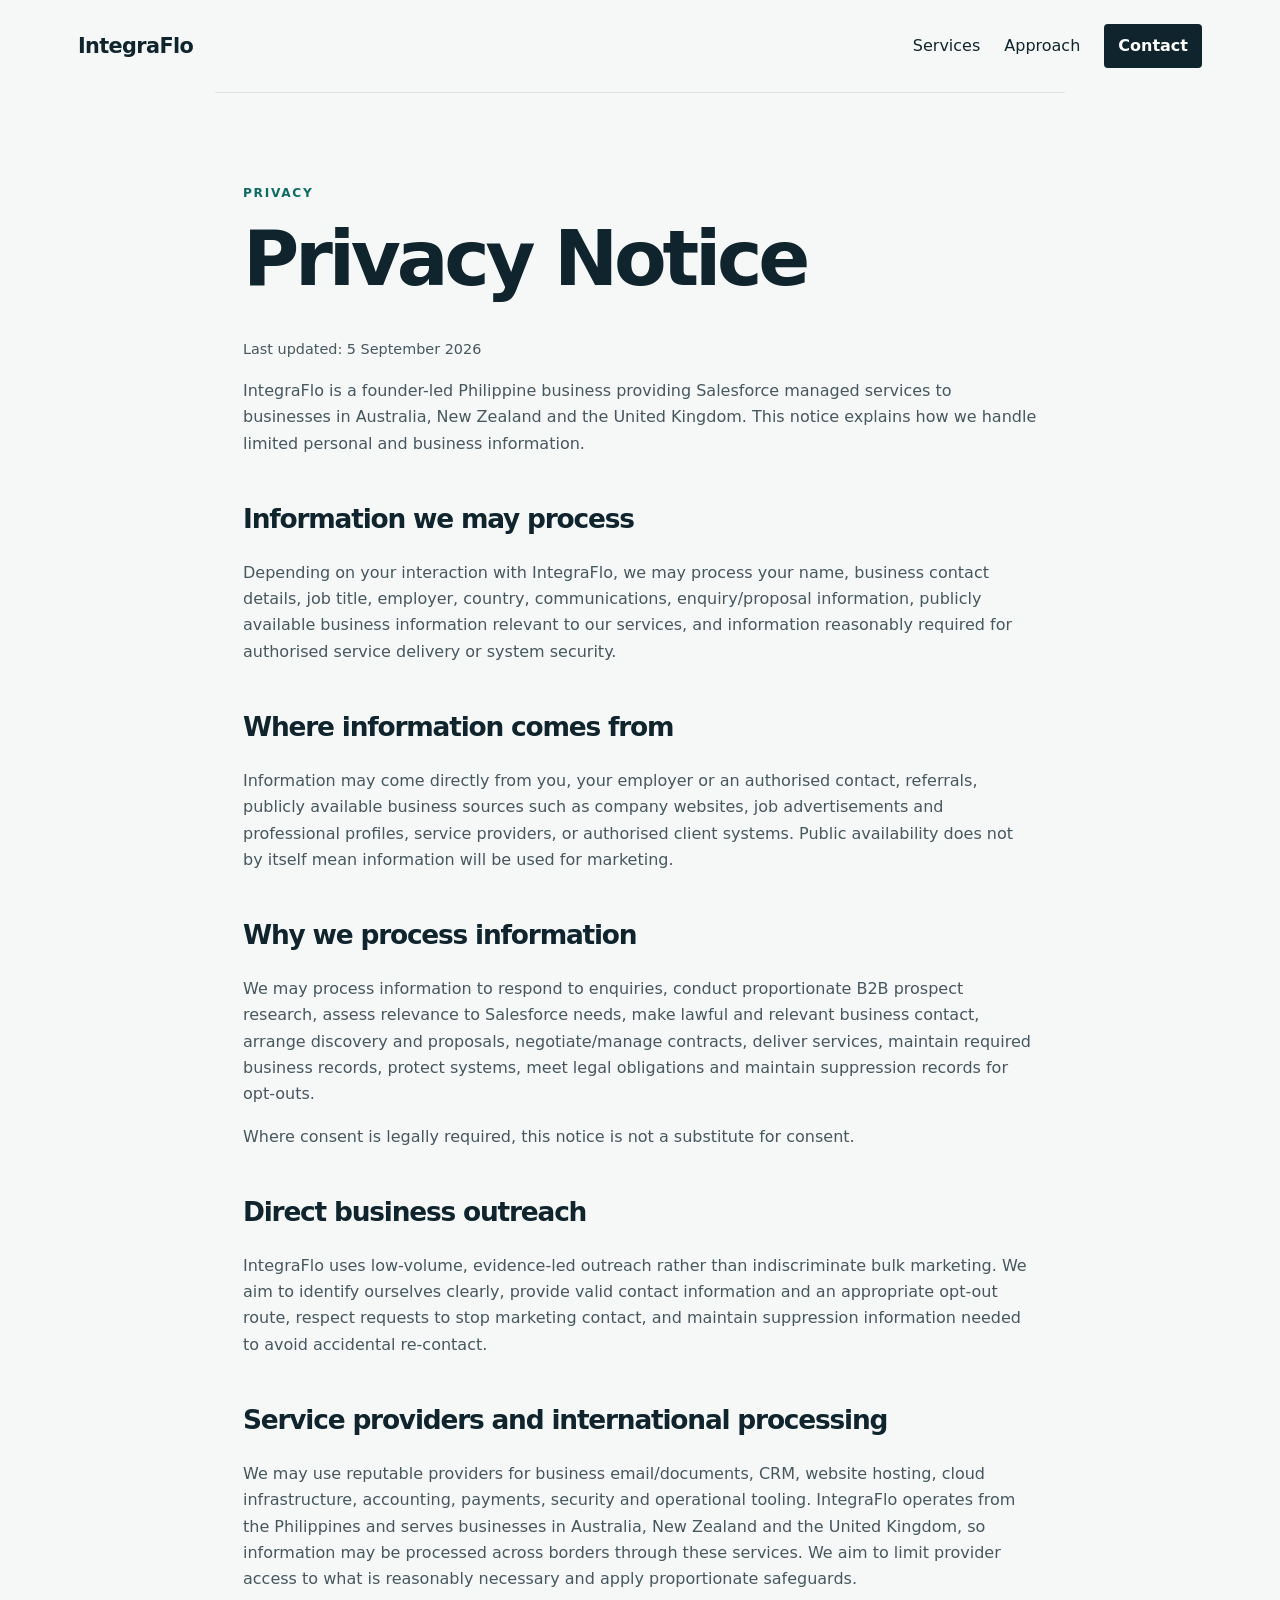
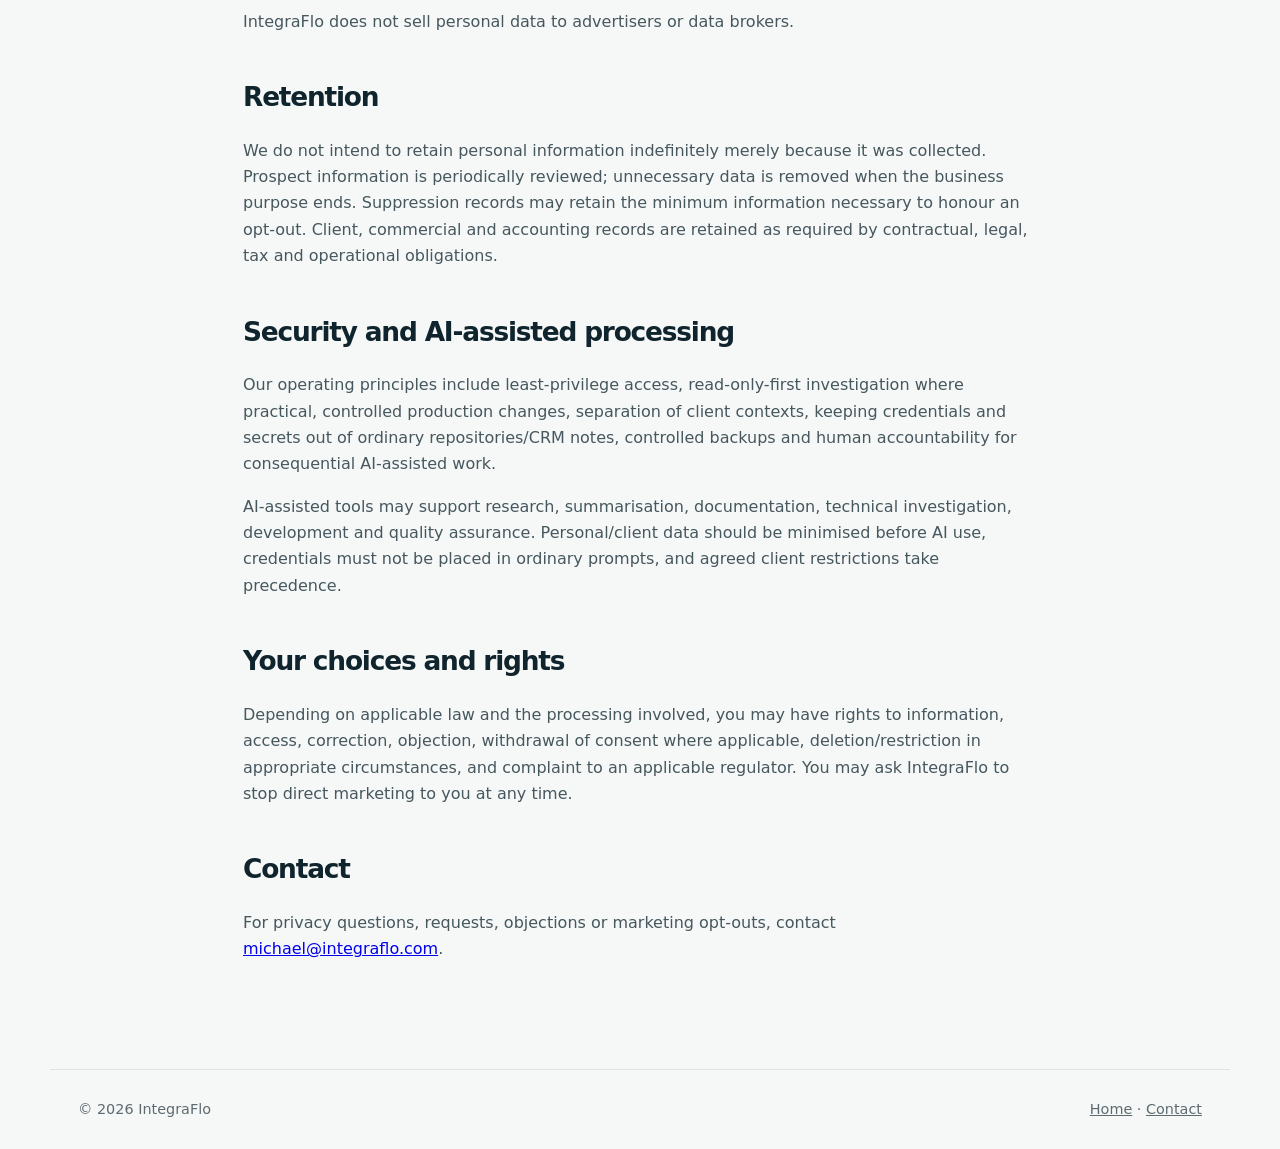
==== privacy.html @ 102ae6d1 "feat: publish privacy notice" ====
<!doctype html><html lang="en"><head><meta charset="utf-8"><meta name="viewport" content="width=device-width,initial-scale=1"><title>Privacy Notice | IntegraFlo</title><meta name="description" content="IntegraFlo privacy notice."><link rel="stylesheet" href="assets/style.css"><style>.legal{max-width:850px}.legal h1{font-size:clamp(2.8rem,6vw,5rem);letter-spacing:-.055em;line-height:1;margin:18px 0 40px}.legal h2{font-size:1.65rem;margin-top:48px}.legal p,.legal li{color:#46575e}.updated{font-size:.9rem;color:#6b777c}</style></head><body><header class="nav"><a class="brand" href="index.html">IntegraFlo</a><nav><a href="index.html#services">Services</a><a href="index.html#approach">Approach</a><a class="button small" href="mailto:michael@integraflo.com">Contact</a></nav></header><main class="section legal"><div class="eyebrow">PRIVACY</div><h1>Privacy Notice</h1><p class="updated">Last updated: 5 September 2026</p><p>IntegraFlo is a founder-led Philippine business providing Salesforce managed services to businesses in Australia, New Zealand and the United Kingdom. This notice explains how we handle limited personal and business information.</p><h2>Information we may process</h2><p>Depending on your interaction with IntegraFlo, we may process your name, business contact details, job title, employer, country, communications, enquiry/proposal information, publicly available business information relevant to our services, and information reasonably required for authorised service delivery or system security.</p><h2>Where information comes from</h2><p>Information may come directly from you, your employer or an authorised contact, referrals, publicly available business sources such as company websites, job advertisements and professional profiles, service providers, or authorised client systems. Public availability does not by itself mean information will be used for marketing.</p><h2>Why we process information</h2><p>We may process information to respond to enquiries, conduct proportionate B2B prospect research, assess relevance to Salesforce needs, make lawful and relevant business contact, arrange discovery and proposals, negotiate/manage contracts, deliver services, maintain required business records, protect systems, meet legal obligations and maintain suppression records for opt-outs.</p><p>Where consent is legally required, this notice is not a substitute for consent.</p><h2>Direct business outreach</h2><p>IntegraFlo uses low-volume, evidence-led outreach rather than indiscriminate bulk marketing. We aim to identify ourselves clearly, provide valid contact information and an appropriate opt-out route, respect requests to stop marketing contact, and maintain suppression information needed to avoid accidental re-contact.</p><h2>Service providers and international processing</h2><p>We may use reputable providers for business email/documents, CRM, website hosting, cloud infrastructure, accounting, payments, security and operational tooling. IntegraFlo operates from the Philippines and serves businesses in Australia, New Zealand and the United Kingdom, so information may be processed across borders through these services. We aim to limit provider access to what is reasonably necessary and apply proportionate safeguards.</p><p>IntegraFlo does not sell personal data to advertisers or data brokers.</p><h2>Retention</h2><p>We do not intend to retain personal information indefinitely merely because it was collected. Prospect information is periodically reviewed; unnecessary data is removed when the business purpose ends. Suppression records may retain the minimum information necessary to honour an opt-out. Client, commercial and accounting records are retained as required by contractual, legal, tax and operational obligations.</p><h2>Security and AI-assisted processing</h2><p>Our operating principles include least-privilege access, read-only-first investigation where practical, controlled production changes, separation of client contexts, keeping credentials and secrets out of ordinary repositories/CRM notes, controlled backups and human accountability for consequential AI-assisted work.</p><p>AI-assisted tools may support research, summarisation, documentation, technical investigation, development and quality assurance. Personal/client data should be minimised before AI use, credentials must not be placed in ordinary prompts, and agreed client restrictions take precedence.</p><h2>Your choices and rights</h2><p>Depending on applicable law and the processing involved, you may have rights to information, access, correction, objection, withdrawal of consent where applicable, deletion/restriction in appropriate circumstances, and complaint to an applicable regulator. You may ask IntegraFlo to stop direct marketing to you at any time.</p><h2>Contact</h2><p>For privacy questions, requests, objections or marketing opt-outs, contact <a href="mailto:michael@integraflo.com">michael@integraflo.com</a>.</p></main><footer><span>© 2026 IntegraFlo</span><span><a href="index.html">Home</a> · <a href="mailto:michael@integraflo.com">Contact</a></span></footer></body></html>
---- assets/style.css ----
:root{--ink:#10242d;--muted:#5d6b71;--paper:#f6f8f7;--accent:#0d6b62;--line:#dce3e0;--white:#fff}*{box-sizing:border-box}html{scroll-behavior:smooth}body{margin:0;background:var(--paper);color:var(--ink);font-family:Inter,ui-sans-serif,system-ui,-apple-system,BlinkMacSystemFont,"Segoe UI",sans-serif;line-height:1.65}.nav{max-width:1180px;margin:auto;padding:24px 28px;display:flex;justify-content:space-between;align-items:center}.brand{font-weight:800;font-size:1.3rem;letter-spacing:-.03em;color:var(--ink);text-decoration:none}.nav nav{display:flex;gap:24px;align-items:center}.nav a{color:var(--ink);text-decoration:none}.hero,.section,footer{max-width:1180px;margin:auto}.hero{padding:110px 28px 130px}.hero h1{max-width:920px;font-size:clamp(3rem,7vw,6.5rem);line-height:.98;letter-spacing:-.065em;margin:18px 0 30px}.lead{max-width:780px;font-size:1.28rem;color:var(--muted)}.eyebrow{font-size:.76rem;font-weight:800;letter-spacing:.14em;color:var(--accent)}.actions{display:flex;gap:24px;align-items:center;margin-top:38px;flex-wrap:wrap}.button{display:inline-block;background:var(--ink);color:var(--white)!important;text-decoration:none;padding:14px 20px;border-radius:4px;font-weight:700}.button.small{padding:9px 14px}.textlink{color:var(--ink);font-weight:700;text-decoration:none}.section{padding:90px 28px;border-top:1px solid var(--line)}.section h2{font-size:clamp(2rem,4vw,3.6rem);line-height:1.08;letter-spacing:-.045em;margin:14px 0 26px}.split{display:grid;grid-template-columns:1.15fr .85fr;gap:70px;align-items:start}.split>p{font-size:1.15rem;color:var(--muted);margin-top:38px}.grid{display:grid;grid-template-columns:repeat(3,1fr);gap:18px;margin-top:44px}.grid article{background:var(--white);padding:32px;border:1px solid var(--line)}.grid h3{font-size:1.4rem;margin-top:0}.grid p{color:var(--muted)}.dark{max-width:none;background:var(--ink);color:var(--white);padding-left:max(28px,calc((100vw - 1124px)/2));padding-right:max(28px,calc((100vw - 1124px)/2))}.dark .eyebrow{color:#83d2c7}.dark p{max-width:820px;color:#d4ddda;font-size:1.15rem}.principles{display:flex;flex-wrap:wrap;gap:10px;margin-top:32px}.principles span{border:1px solid #52666d;padding:9px 13px;border-radius:3px}.contact{text-align:center;padding-top:120px;padding-bottom:120px}.contact p{color:var(--muted);margin-bottom:30px}footer{padding:28px;border-top:1px solid var(--line);display:flex;justify-content:space-between;color:var(--muted);font-size:.9rem}footer a{color:inherit}@media(max-width:760px){.nav nav>a:not(.button){display:none}.hero{padding-top:70px;padding-bottom:90px}.split,.grid{grid-template-columns:1fr}.split{gap:10px}.split>p{margin-top:0}.section{padding-top:65px;padding-bottom:65px}footer{gap:15px;flex-direction:column}}
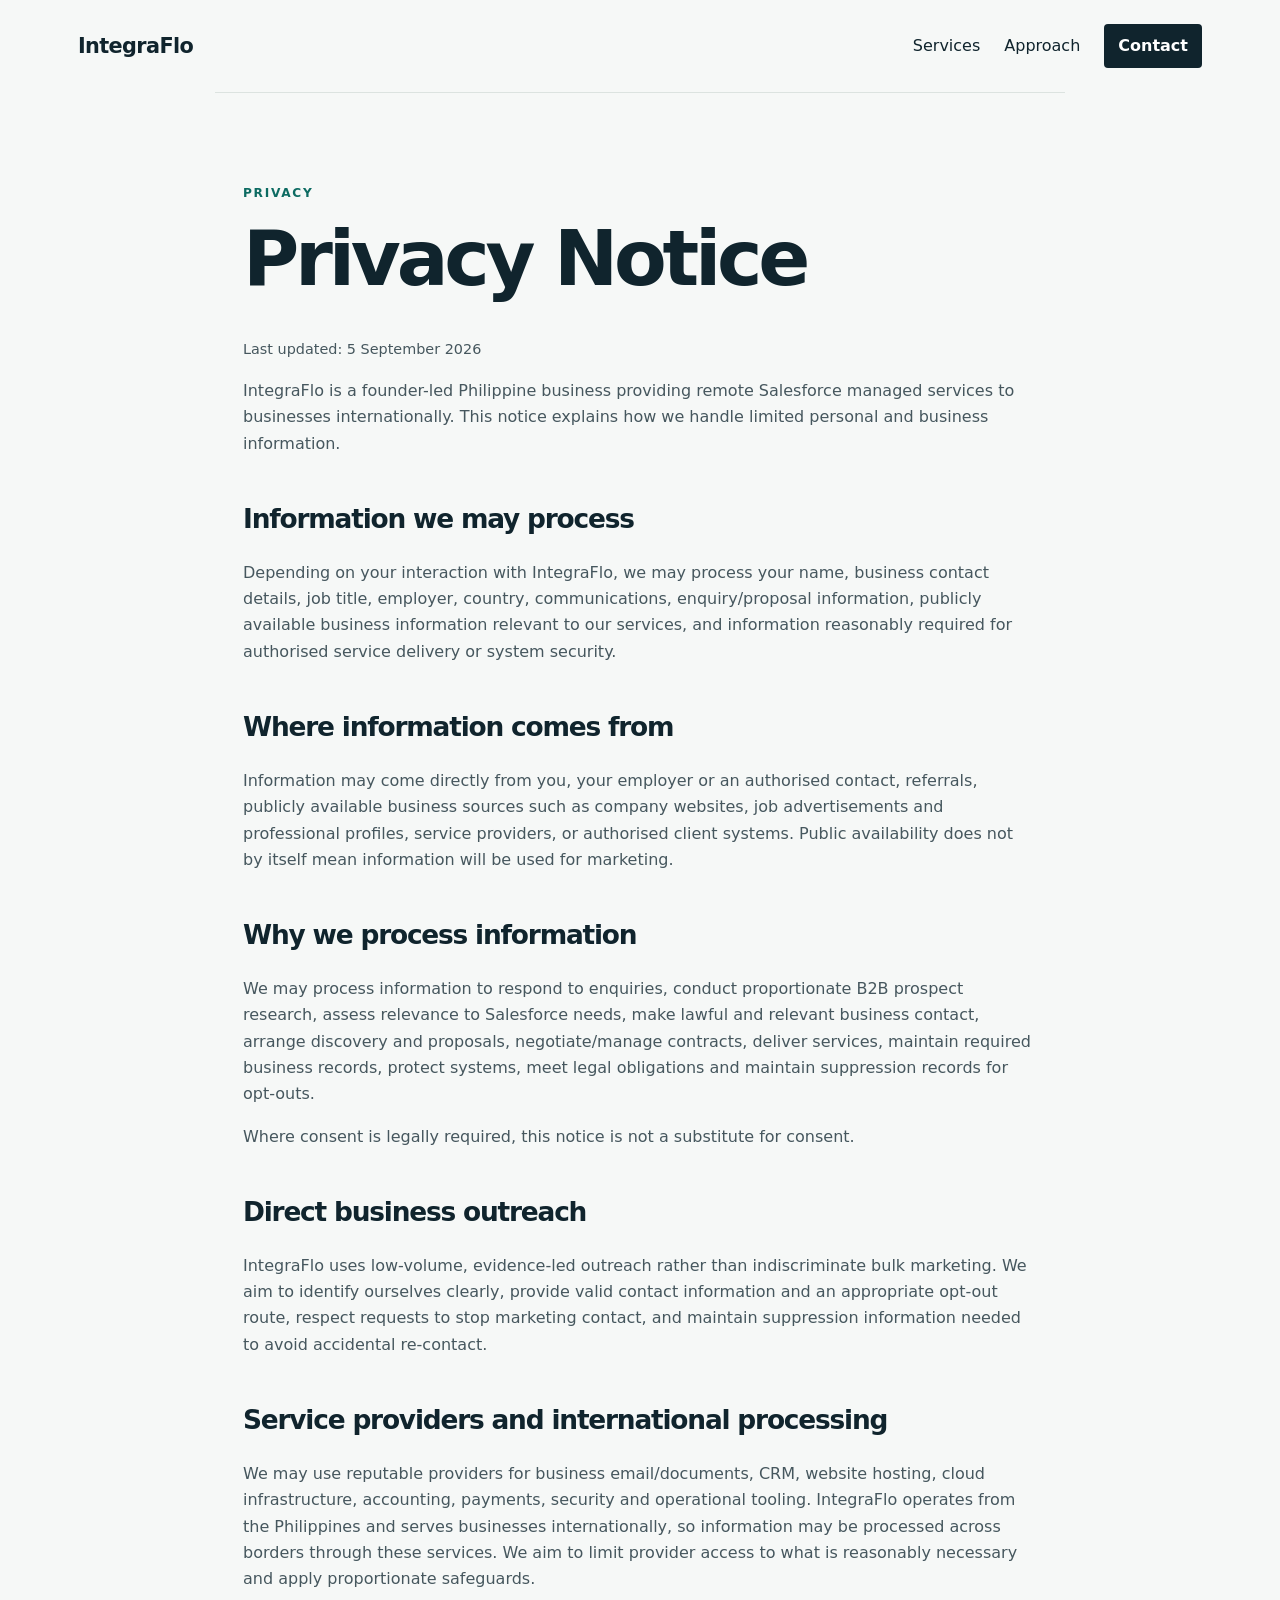
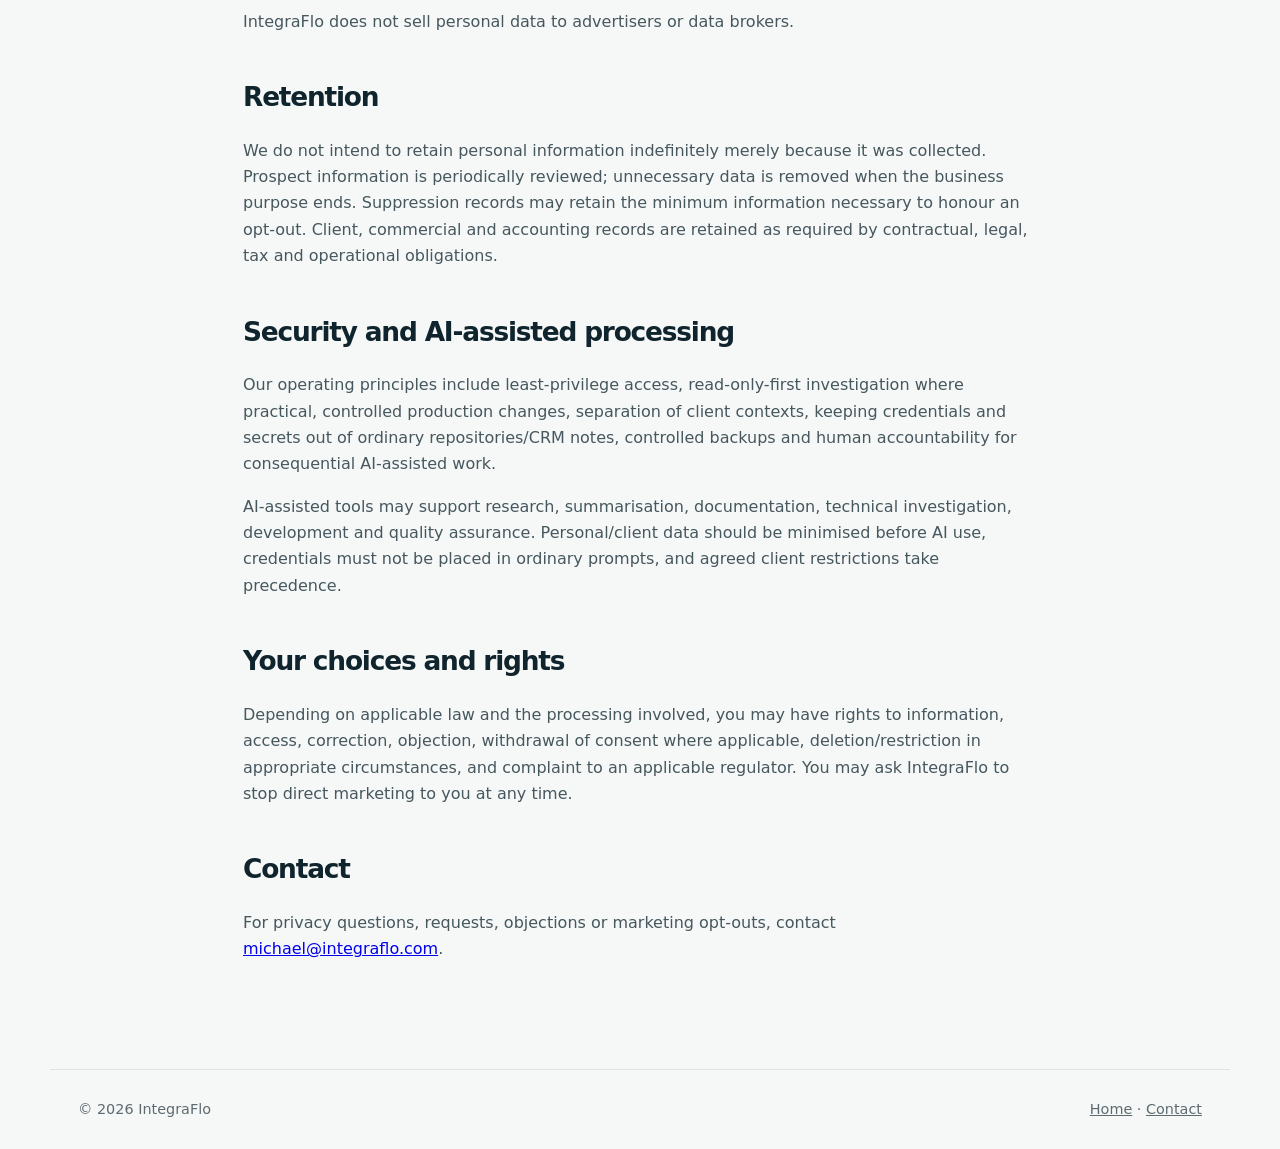
==== commit 12faa444: "Align privacy notice with international service scope" ====
--- a/privacy.html
+++ b/privacy.html
@@ -1 +1 @@
-<!doctype html><html lang="en"><head><meta charset="utf-8"><meta name="viewport" content="width=device-width,initial-scale=1"><title>Privacy Notice | IntegraFlo</title><meta name="description" content="IntegraFlo privacy notice."><link rel="stylesheet" href="assets/style.css"><style>.legal{max-width:850px}.legal h1{font-size:clamp(2.8rem,6vw,5rem);letter-spacing:-.055em;line-height:1;margin:18px 0 40px}.legal h2{font-size:1.65rem;margin-top:48px}.legal p,.legal li{color:#46575e}.updated{font-size:.9rem;color:#6b777c}</style></head><body><header class="nav"><a class="brand" href="index.html">IntegraFlo</a><nav><a href="index.html#services">Services</a><a href="index.html#approach">Approach</a><a class="button small" href="mailto:michael@integraflo.com">Contact</a></nav></header><main class="section legal"><div class="eyebrow">PRIVACY</div><h1>Privacy Notice</h1><p class="updated">Last updated: 5 September 2026</p><p>IntegraFlo is a founder-led Philippine business providing Salesforce managed services to businesses in Australia, New Zealand and the United Kingdom. This notice explains how we handle limited personal and business information.</p><h2>Information we may process</h2><p>Depending on your interaction with IntegraFlo, we may process your name, business contact details, job title, employer, country, communications, enquiry/proposal information, publicly available business information relevant to our services, and information reasonably required for authorised service delivery or system security.</p><h2>Where information comes from</h2><p>Information may come directly from you, your employer or an authorised contact, referrals, publicly available business sources such as company websites, job advertisements and professional profiles, service providers, or authorised client systems. Public availability does not by itself mean information will be used for marketing.</p><h2>Why we process information</h2><p>We may process information to respond to enquiries, conduct proportionate B2B prospect research, assess relevance to Salesforce needs, make lawful and relevant business contact, arrange discovery and proposals, negotiate/manage contracts, deliver services, maintain required business records, protect systems, meet legal obligations and maintain suppression records for opt-outs.</p><p>Where consent is legally required, this notice is not a substitute for consent.</p><h2>Direct business outreach</h2><p>IntegraFlo uses low-volume, evidence-led outreach rather than indiscriminate bulk marketing. We aim to identify ourselves clearly, provide valid contact information and an appropriate opt-out route, respect requests to stop marketing contact, and maintain suppression information needed to avoid accidental re-contact.</p><h2>Service providers and international processing</h2><p>We may use reputable providers for business email/documents, CRM, website hosting, cloud infrastructure, accounting, payments, security and operational tooling. IntegraFlo operates from the Philippines and serves businesses in Australia, New Zealand and the United Kingdom, so information may be processed across borders through these services. We aim to limit provider access to what is reasonably necessary and apply proportionate safeguards.</p><p>IntegraFlo does not sell personal data to advertisers or data brokers.</p><h2>Retention</h2><p>We do not intend to retain personal information indefinitely merely because it was collected. Prospect information is periodically reviewed; unnecessary data is removed when the business purpose ends. Suppression records may retain the minimum information necessary to honour an opt-out. Client, commercial and accounting records are retained as required by contractual, legal, tax and operational obligations.</p><h2>Security and AI-assisted processing</h2><p>Our operating principles include least-privilege access, read-only-first investigation where practical, controlled production changes, separation of client contexts, keeping credentials and secrets out of ordinary repositories/CRM notes, controlled backups and human accountability for consequential AI-assisted work.</p><p>AI-assisted tools may support research, summarisation, documentation, technical investigation, development and quality assurance. Personal/client data should be minimised before AI use, credentials must not be placed in ordinary prompts, and agreed client restrictions take precedence.</p><h2>Your choices and rights</h2><p>Depending on applicable law and the processing involved, you may have rights to information, access, correction, objection, withdrawal of consent where applicable, deletion/restriction in appropriate circumstances, and complaint to an applicable regulator. You may ask IntegraFlo to stop direct marketing to you at any time.</p><h2>Contact</h2><p>For privacy questions, requests, objections or marketing opt-outs, contact <a href="mailto:michael@integraflo.com">michael@integraflo.com</a>.</p></main><footer><span>© 2026 IntegraFlo</span><span><a href="index.html">Home</a> · <a href="mailto:michael@integraflo.com">Contact</a></span></footer></body></html>+<!doctype html><html lang="en"><head><meta charset="utf-8"><meta name="viewport" content="width=device-width,initial-scale=1"><meta http-equiv="Content-Security-Policy" content="default-src 'self'; script-src 'none'; style-src 'self'; img-src 'self' data:; font-src 'self'; connect-src 'none'; object-src 'none'; media-src 'none'; frame-src 'none'; worker-src 'none'; manifest-src 'self'; form-action 'none'; base-uri 'none'; upgrade-insecure-requests"><meta name="referrer" content="strict-origin-when-cross-origin"><title>Privacy Notice | IntegraFlo</title><meta name="description" content="IntegraFlo privacy notice."><link rel="stylesheet" href="assets/style.css"></head><body><header class="nav"><a class="brand" href="index.html">IntegraFlo</a><nav><a href="index.html#services">Services</a><a href="index.html#approach">Approach</a><a class="button small" href="mailto:michael@integraflo.com">Contact</a></nav></header><main class="section legal"><div class="eyebrow">PRIVACY</div><h1>Privacy Notice</h1><p class="updated">Last updated: 5 September 2026</p><p>IntegraFlo is a founder-led Philippine business providing remote Salesforce managed services to businesses internationally. This notice explains how we handle limited personal and business information.</p><h2>Information we may process</h2><p>Depending on your interaction with IntegraFlo, we may process your name, business contact details, job title, employer, country, communications, enquiry/proposal information, publicly available business information relevant to our services, and information reasonably required for authorised service delivery or system security.</p><h2>Where information comes from</h2><p>Information may come directly from you, your employer or an authorised contact, referrals, publicly available business sources such as company websites, job advertisements and professional profiles, service providers, or authorised client systems. Public availability does not by itself mean information will be used for marketing.</p><h2>Why we process information</h2><p>We may process information to respond to enquiries, conduct proportionate B2B prospect research, assess relevance to Salesforce needs, make lawful and relevant business contact, arrange discovery and proposals, negotiate/manage contracts, deliver services, maintain required business records, protect systems, meet legal obligations and maintain suppression records for opt-outs.</p><p>Where consent is legally required, this notice is not a substitute for consent.</p><h2>Direct business outreach</h2><p>IntegraFlo uses low-volume, evidence-led outreach rather than indiscriminate bulk marketing. We aim to identify ourselves clearly, provide valid contact information and an appropriate opt-out route, respect requests to stop marketing contact, and maintain suppression information needed to avoid accidental re-contact.</p><h2>Service providers and international processing</h2><p>We may use reputable providers for business email/documents, CRM, website hosting, cloud infrastructure, accounting, payments, security and operational tooling. IntegraFlo operates from the Philippines and serves businesses internationally, so information may be processed across borders through these services. We aim to limit provider access to what is reasonably necessary and apply proportionate safeguards.</p><p>IntegraFlo does not sell personal data to advertisers or data brokers.</p><h2>Retention</h2><p>We do not intend to retain personal information indefinitely merely because it was collected. Prospect information is periodically reviewed; unnecessary data is removed when the business purpose ends. Suppression records may retain the minimum information necessary to honour an opt-out. Client, commercial and accounting records are retained as required by contractual, legal, tax and operational obligations.</p><h2>Security and AI-assisted processing</h2><p>Our operating principles include least-privilege access, read-only-first investigation where practical, controlled production changes, separation of client contexts, keeping credentials and secrets out of ordinary repositories/CRM notes, controlled backups and human accountability for consequential AI-assisted work.</p><p>AI-assisted tools may support research, summarisation, documentation, technical investigation, development and quality assurance. Personal/client data should be minimised before AI use, credentials must not be placed in ordinary prompts, and agreed client restrictions take precedence.</p><h2>Your choices and rights</h2><p>Depending on applicable law and the processing involved, you may have rights to information, access, correction, objection, withdrawal of consent where applicable, deletion/restriction in appropriate circumstances, and complaint to an applicable regulator. You may ask IntegraFlo to stop direct marketing to you at any time.</p><h2>Contact</h2><p>For privacy questions, requests, objections or marketing opt-outs, contact <a href="mailto:michael@integraflo.com">michael@integraflo.com</a>.</p></main><footer><span>© 2026 IntegraFlo</span><span><a href="index.html">Home</a> · <a href="mailto:michael@integraflo.com">Contact</a></span></footer></body></html>
--- a/assets/style.css
+++ b/assets/style.css
@@ -1 +1 @@
-:root{--ink:#10242d;--muted:#5d6b71;--paper:#f6f8f7;--accent:#0d6b62;--line:#dce3e0;--white:#fff}*{box-sizing:border-box}html{scroll-behavior:smooth}body{margin:0;background:var(--paper);color:var(--ink);font-family:Inter,ui-sans-serif,system-ui,-apple-system,BlinkMacSystemFont,"Segoe UI",sans-serif;line-height:1.65}.nav{max-width:1180px;margin:auto;padding:24px 28px;display:flex;justify-content:space-between;align-items:center}.brand{font-weight:800;font-size:1.3rem;letter-spacing:-.03em;color:var(--ink);text-decoration:none}.nav nav{display:flex;gap:24px;align-items:center}.nav a{color:var(--ink);text-decoration:none}.hero,.section,footer{max-width:1180px;margin:auto}.hero{padding:110px 28px 130px}.hero h1{max-width:920px;font-size:clamp(3rem,7vw,6.5rem);line-height:.98;letter-spacing:-.065em;margin:18px 0 30px}.lead{max-width:780px;font-size:1.28rem;color:var(--muted)}.eyebrow{font-size:.76rem;font-weight:800;letter-spacing:.14em;color:var(--accent)}.actions{display:flex;gap:24px;align-items:center;margin-top:38px;flex-wrap:wrap}.button{display:inline-block;background:var(--ink);color:var(--white)!important;text-decoration:none;padding:14px 20px;border-radius:4px;font-weight:700}.button.small{padding:9px 14px}.textlink{color:var(--ink);font-weight:700;text-decoration:none}.section{padding:90px 28px;border-top:1px solid var(--line)}.section h2{font-size:clamp(2rem,4vw,3.6rem);line-height:1.08;letter-spacing:-.045em;margin:14px 0 26px}.split{display:grid;grid-template-columns:1.15fr .85fr;gap:70px;align-items:start}.split>p{font-size:1.15rem;color:var(--muted);margin-top:38px}.grid{display:grid;grid-template-columns:repeat(3,1fr);gap:18px;margin-top:44px}.grid article{background:var(--white);padding:32px;border:1px solid var(--line)}.grid h3{font-size:1.4rem;margin-top:0}.grid p{color:var(--muted)}.dark{max-width:none;background:var(--ink);color:var(--white);padding-left:max(28px,calc((100vw - 1124px)/2));padding-right:max(28px,calc((100vw - 1124px)/2))}.dark .eyebrow{color:#83d2c7}.dark p{max-width:820px;color:#d4ddda;font-size:1.15rem}.principles{display:flex;flex-wrap:wrap;gap:10px;margin-top:32px}.principles span{border:1px solid #52666d;padding:9px 13px;border-radius:3px}.contact{text-align:center;padding-top:120px;padding-bottom:120px}.contact p{color:var(--muted);margin-bottom:30px}footer{padding:28px;border-top:1px solid var(--line);display:flex;justify-content:space-between;color:var(--muted);font-size:.9rem}footer a{color:inherit}@media(max-width:760px){.nav nav>a:not(.button){display:none}.hero{padding-top:70px;padding-bottom:90px}.split,.grid{grid-template-columns:1fr}.split{gap:10px}.split>p{margin-top:0}.section{padding-top:65px;padding-bottom:65px}footer{gap:15px;flex-direction:column}}+:root{--ink:#10242d;--muted:#5d6b71;--paper:#f6f8f7;--accent:#0d6b62;--line:#dce3e0;--white:#fff}*{box-sizing:border-box}html{scroll-behavior:smooth}body{margin:0;background:var(--paper);color:var(--ink);font-family:Inter,ui-sans-serif,system-ui,-apple-system,BlinkMacSystemFont,"Segoe UI",sans-serif;line-height:1.65}.nav{max-width:1180px;margin:auto;padding:24px 28px;display:flex;justify-content:space-between;align-items:center}.brand{font-weight:800;font-size:1.3rem;letter-spacing:-.03em;color:var(--ink);text-decoration:none}.nav nav{display:flex;gap:24px;align-items:center}.nav a{color:var(--ink);text-decoration:none}.hero,.section,footer{max-width:1180px;margin:auto}.hero{padding:110px 28px 130px}.hero h1{max-width:920px;font-size:clamp(3rem,7vw,6.5rem);line-height:.98;letter-spacing:-.065em;margin:18px 0 30px}.lead{max-width:780px;font-size:1.28rem;color:var(--muted)}.eyebrow{font-size:.76rem;font-weight:800;letter-spacing:.14em;color:var(--accent)}.actions{display:flex;gap:24px;align-items:center;margin-top:38px;flex-wrap:wrap}.button{display:inline-block;background:var(--ink);color:var(--white)!important;text-decoration:none;padding:14px 20px;border-radius:4px;font-weight:700}.button.small{padding:9px 14px}.textlink{color:var(--ink);font-weight:700;text-decoration:none}.section{padding:90px 28px;border-top:1px solid var(--line)}.section h2{font-size:clamp(2rem,4vw,3.6rem);line-height:1.08;letter-spacing:-.045em;margin:14px 0 26px}.split{display:grid;grid-template-columns:1.15fr .85fr;gap:70px;align-items:start}.split>p{font-size:1.15rem;color:var(--muted);margin-top:38px}.grid{display:grid;grid-template-columns:repeat(3,1fr);gap:18px;margin-top:44px}.grid article{background:var(--white);padding:32px;border:1px solid var(--line)}.grid h3{font-size:1.4rem;margin-top:0}.grid p{color:var(--muted)}.dark{max-width:none;background:var(--ink);color:var(--white);padding-left:max(28px,calc((100vw - 1124px)/2));padding-right:max(28px,calc((100vw - 1124px)/2))}.dark .eyebrow{color:#83d2c7}.dark p{max-width:820px;color:#d4ddda;font-size:1.15rem}.principles{display:flex;flex-wrap:wrap;gap:10px;margin-top:32px}.principles span{border:1px solid #52666d;padding:9px 13px;border-radius:3px}.contact{text-align:center;padding-top:120px;padding-bottom:120px}.contact p{color:var(--muted);margin-bottom:30px}.legal{max-width:850px}.legal h1{font-size:clamp(2.8rem,6vw,5rem);letter-spacing:-.055em;line-height:1;margin:18px 0 40px}.legal h2{font-size:1.65rem;margin-top:48px}.legal p,.legal li{color:#46575e}.updated{font-size:.9rem;color:#6b777c}footer{padding:28px;border-top:1px solid var(--line);display:flex;justify-content:space-between;color:var(--muted);font-size:.9rem}footer a{color:inherit}@media(max-width:760px){.nav nav>a:not(.button){display:none}.hero{padding-top:70px;padding-bottom:90px}.split,.grid{grid-template-columns:1fr}.split{gap:10px}.split>p{margin-top:0}.section{padding-top:65px;padding-bottom:65px}footer{gap:15px;flex-direction:column}}
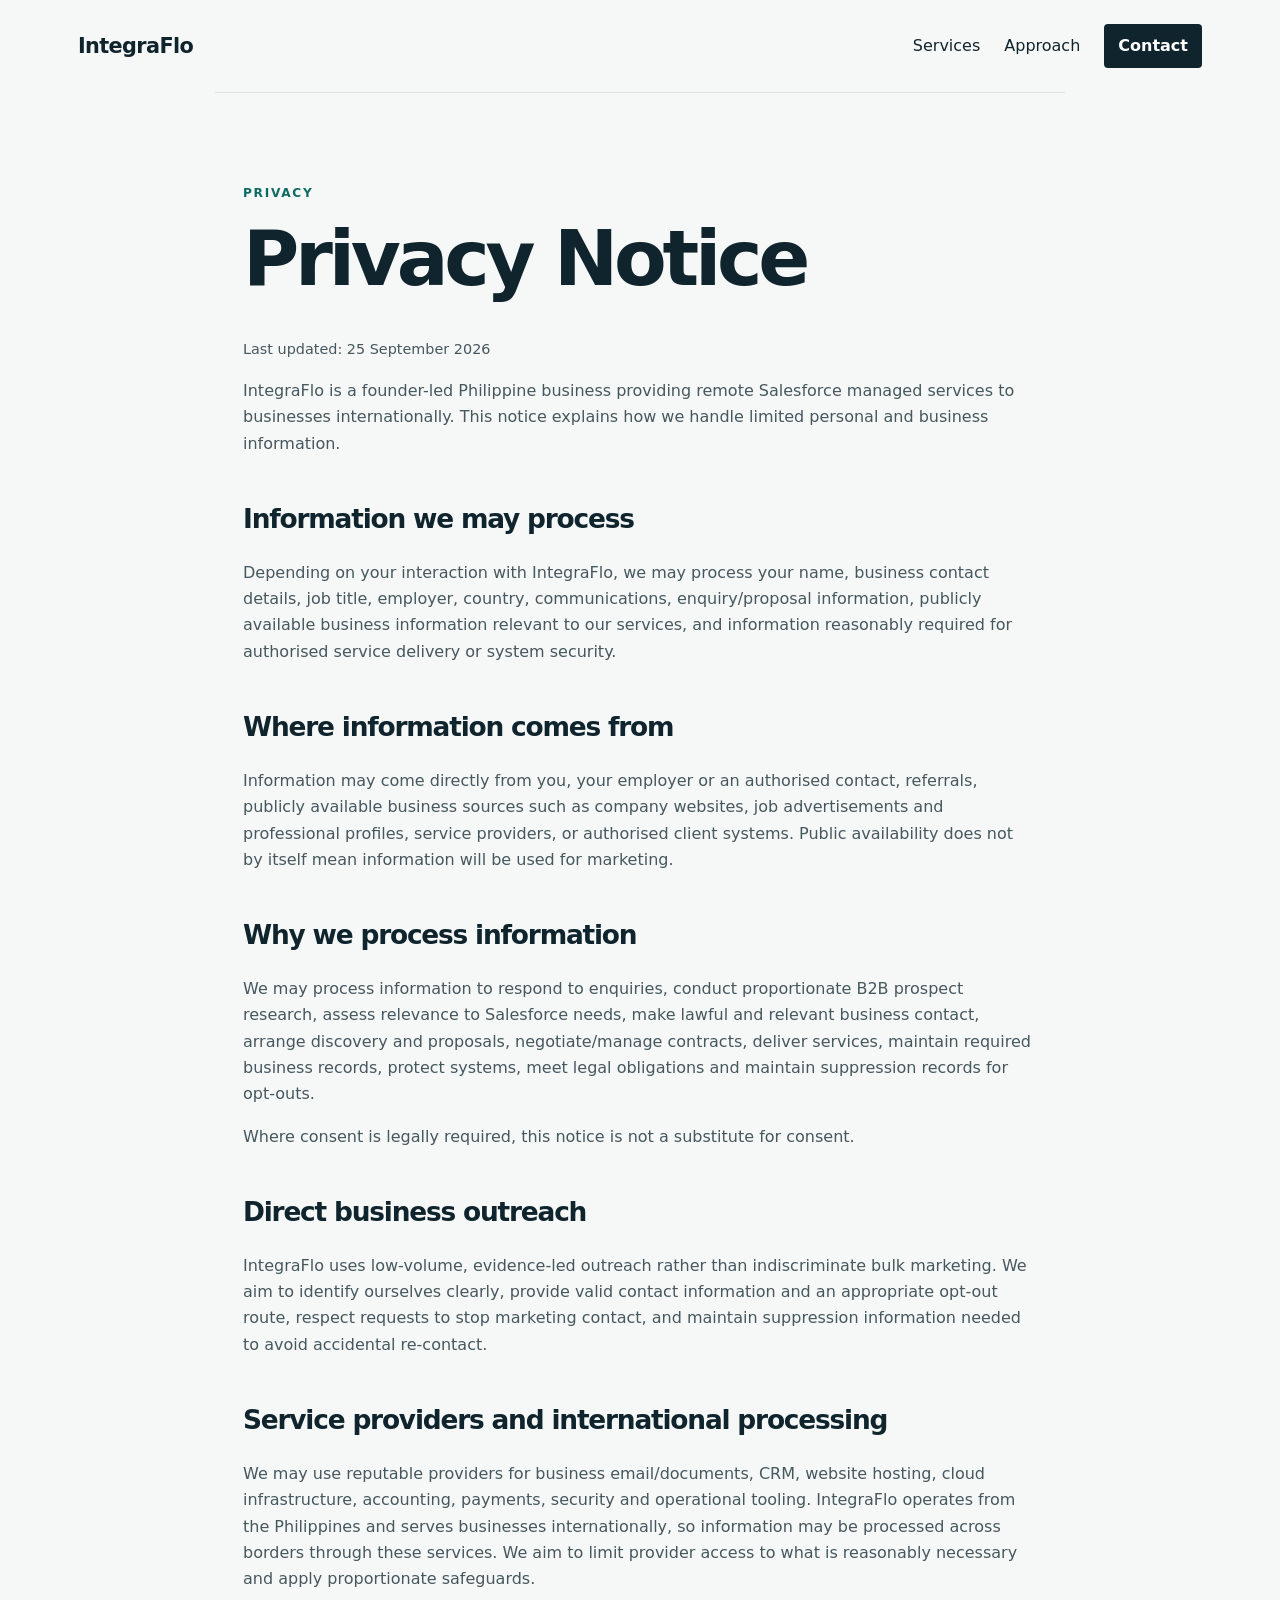
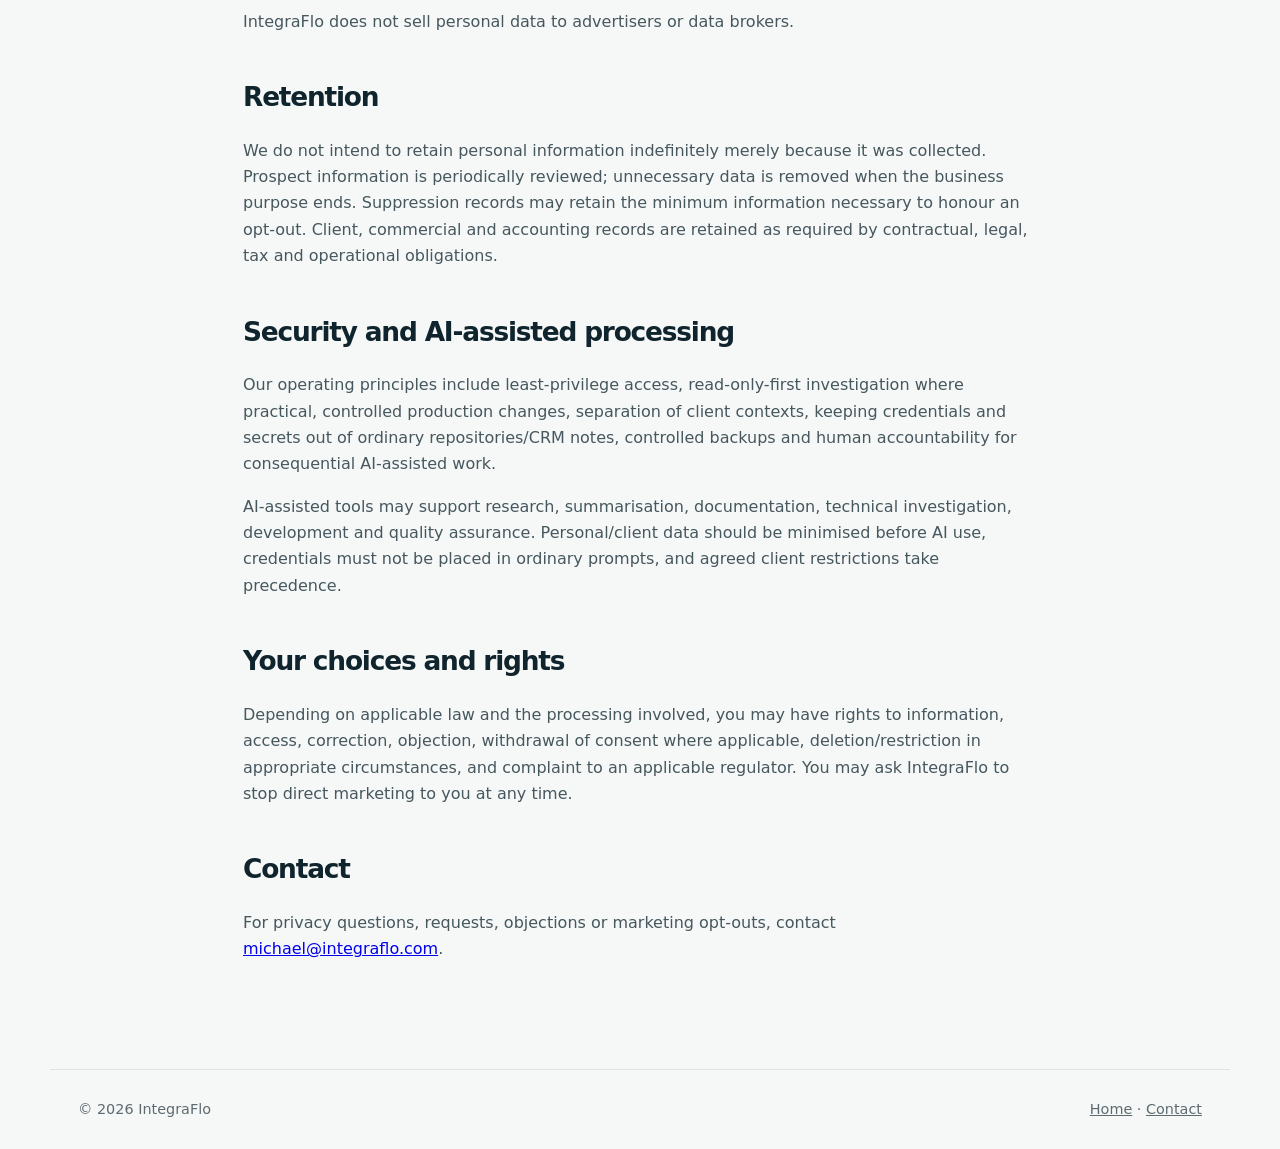
==== commit 4e3ab520: "Update privacy page metadata and revision date" ====
--- a/privacy.html
+++ b/privacy.html
@@ -1 +1 @@
-<!doctype html><html lang="en"><head><meta charset="utf-8"><meta name="viewport" content="width=device-width,initial-scale=1"><meta http-equiv="Content-Security-Policy" content="default-src 'self'; script-src 'none'; style-src 'self'; img-src 'self' data:; font-src 'self'; connect-src 'none'; object-src 'none'; media-src 'none'; frame-src 'none'; worker-src 'none'; manifest-src 'self'; form-action 'none'; base-uri 'none'; upgrade-insecure-requests"><meta name="referrer" content="strict-origin-when-cross-origin"><title>Privacy Notice | IntegraFlo</title><meta name="description" content="IntegraFlo privacy notice."><link rel="stylesheet" href="assets/style.css"></head><body><header class="nav"><a class="brand" href="index.html">IntegraFlo</a><nav><a href="index.html#services">Services</a><a href="index.html#approach">Approach</a><a class="button small" href="mailto:michael@integraflo.com">Contact</a></nav></header><main class="section legal"><div class="eyebrow">PRIVACY</div><h1>Privacy Notice</h1><p class="updated">Last updated: 5 September 2026</p><p>IntegraFlo is a founder-led Philippine business providing remote Salesforce managed services to businesses internationally. This notice explains how we handle limited personal and business information.</p><h2>Information we may process</h2><p>Depending on your interaction with IntegraFlo, we may process your name, business contact details, job title, employer, country, communications, enquiry/proposal information, publicly available business information relevant to our services, and information reasonably required for authorised service delivery or system security.</p><h2>Where information comes from</h2><p>Information may come directly from you, your employer or an authorised contact, referrals, publicly available business sources such as company websites, job advertisements and professional profiles, service providers, or authorised client systems. Public availability does not by itself mean information will be used for marketing.</p><h2>Why we process information</h2><p>We may process information to respond to enquiries, conduct proportionate B2B prospect research, assess relevance to Salesforce needs, make lawful and relevant business contact, arrange discovery and proposals, negotiate/manage contracts, deliver services, maintain required business records, protect systems, meet legal obligations and maintain suppression records for opt-outs.</p><p>Where consent is legally required, this notice is not a substitute for consent.</p><h2>Direct business outreach</h2><p>IntegraFlo uses low-volume, evidence-led outreach rather than indiscriminate bulk marketing. We aim to identify ourselves clearly, provide valid contact information and an appropriate opt-out route, respect requests to stop marketing contact, and maintain suppression information needed to avoid accidental re-contact.</p><h2>Service providers and international processing</h2><p>We may use reputable providers for business email/documents, CRM, website hosting, cloud infrastructure, accounting, payments, security and operational tooling. IntegraFlo operates from the Philippines and serves businesses internationally, so information may be processed across borders through these services. We aim to limit provider access to what is reasonably necessary and apply proportionate safeguards.</p><p>IntegraFlo does not sell personal data to advertisers or data brokers.</p><h2>Retention</h2><p>We do not intend to retain personal information indefinitely merely because it was collected. Prospect information is periodically reviewed; unnecessary data is removed when the business purpose ends. Suppression records may retain the minimum information necessary to honour an opt-out. Client, commercial and accounting records are retained as required by contractual, legal, tax and operational obligations.</p><h2>Security and AI-assisted processing</h2><p>Our operating principles include least-privilege access, read-only-first investigation where practical, controlled production changes, separation of client contexts, keeping credentials and secrets out of ordinary repositories/CRM notes, controlled backups and human accountability for consequential AI-assisted work.</p><p>AI-assisted tools may support research, summarisation, documentation, technical investigation, development and quality assurance. Personal/client data should be minimised before AI use, credentials must not be placed in ordinary prompts, and agreed client restrictions take precedence.</p><h2>Your choices and rights</h2><p>Depending on applicable law and the processing involved, you may have rights to information, access, correction, objection, withdrawal of consent where applicable, deletion/restriction in appropriate circumstances, and complaint to an applicable regulator. You may ask IntegraFlo to stop direct marketing to you at any time.</p><h2>Contact</h2><p>For privacy questions, requests, objections or marketing opt-outs, contact <a href="mailto:michael@integraflo.com">michael@integraflo.com</a>.</p></main><footer><span>© 2026 IntegraFlo</span><span><a href="index.html">Home</a> · <a href="mailto:michael@integraflo.com">Contact</a></span></footer></body></html>+<!doctype html><html lang="en"><head><meta charset="utf-8"><meta name="viewport" content="width=device-width,initial-scale=1"><meta http-equiv="Content-Security-Policy" content="default-src 'self'; script-src 'none'; style-src 'self'; img-src 'self' data:; font-src 'self'; connect-src 'none'; object-src 'none'; media-src 'none'; frame-src 'none'; worker-src 'none'; manifest-src 'self'; form-action 'none'; base-uri 'none'; upgrade-insecure-requests"><meta name="referrer" content="strict-origin-when-cross-origin"><title>Privacy Notice | IntegraFlo</title><meta name="description" content="How IntegraFlo handles business enquiries, service information and personal data."><link rel="canonical" href="https://integraflo.com/privacy.html"><link rel="stylesheet" href="assets/style.css"></head><body><header class="nav"><a class="brand" href="index.html">IntegraFlo</a><nav><a href="index.html#services">Services</a><a href="index.html#approach">Approach</a><a class="button small" href="mailto:michael@integraflo.com">Contact</a></nav></header><main class="section legal"><div class="eyebrow">PRIVACY</div><h1>Privacy Notice</h1><p class="updated">Last updated: 25 September 2026</p><p>IntegraFlo is a founder-led Philippine business providing remote Salesforce managed services to businesses internationally. This notice explains how we handle limited personal and business information.</p><h2>Information we may process</h2><p>Depending on your interaction with IntegraFlo, we may process your name, business contact details, job title, employer, country, communications, enquiry/proposal information, publicly available business information relevant to our services, and information reasonably required for authorised service delivery or system security.</p><h2>Where information comes from</h2><p>Information may come directly from you, your employer or an authorised contact, referrals, publicly available business sources such as company websites, job advertisements and professional profiles, service providers, or authorised client systems. Public availability does not by itself mean information will be used for marketing.</p><h2>Why we process information</h2><p>We may process information to respond to enquiries, conduct proportionate B2B prospect research, assess relevance to Salesforce needs, make lawful and relevant business contact, arrange discovery and proposals, negotiate/manage contracts, deliver services, maintain required business records, protect systems, meet legal obligations and maintain suppression records for opt-outs.</p><p>Where consent is legally required, this notice is not a substitute for consent.</p><h2>Direct business outreach</h2><p>IntegraFlo uses low-volume, evidence-led outreach rather than indiscriminate bulk marketing. We aim to identify ourselves clearly, provide valid contact information and an appropriate opt-out route, respect requests to stop marketing contact, and maintain suppression information needed to avoid accidental re-contact.</p><h2>Service providers and international processing</h2><p>We may use reputable providers for business email/documents, CRM, website hosting, cloud infrastructure, accounting, payments, security and operational tooling. IntegraFlo operates from the Philippines and serves businesses internationally, so information may be processed across borders through these services. We aim to limit provider access to what is reasonably necessary and apply proportionate safeguards.</p><p>IntegraFlo does not sell personal data to advertisers or data brokers.</p><h2>Retention</h2><p>We do not intend to retain personal information indefinitely merely because it was collected. Prospect information is periodically reviewed; unnecessary data is removed when the business purpose ends. Suppression records may retain the minimum information necessary to honour an opt-out. Client, commercial and accounting records are retained as required by contractual, legal, tax and operational obligations.</p><h2>Security and AI-assisted processing</h2><p>Our operating principles include least-privilege access, read-only-first investigation where practical, controlled production changes, separation of client contexts, keeping credentials and secrets out of ordinary repositories/CRM notes, controlled backups and human accountability for consequential AI-assisted work.</p><p>AI-assisted tools may support research, summarisation, documentation, technical investigation, development and quality assurance. Personal/client data should be minimised before AI use, credentials must not be placed in ordinary prompts, and agreed client restrictions take precedence.</p><h2>Your choices and rights</h2><p>Depending on applicable law and the processing involved, you may have rights to information, access, correction, objection, withdrawal of consent where applicable, deletion/restriction in appropriate circumstances, and complaint to an applicable regulator. You may ask IntegraFlo to stop direct marketing to you at any time.</p><h2>Contact</h2><p>For privacy questions, requests, objections or marketing opt-outs, contact <a href="mailto:michael@integraflo.com">michael@integraflo.com</a>.</p></main><footer><span>© 2026 IntegraFlo</span><span><a href="index.html">Home</a> · <a href="mailto:michael@integraflo.com">Contact</a></span></footer></body></html>
--- a/assets/style.css
+++ b/assets/style.css
@@ -1 +1,2 @@
-:root{--ink:#10242d;--muted:#5d6b71;--paper:#f6f8f7;--accent:#0d6b62;--line:#dce3e0;--white:#fff}*{box-sizing:border-box}html{scroll-behavior:smooth}body{margin:0;background:var(--paper);color:var(--ink);font-family:Inter,ui-sans-serif,system-ui,-apple-system,BlinkMacSystemFont,"Segoe UI",sans-serif;line-height:1.65}.nav{max-width:1180px;margin:auto;padding:24px 28px;display:flex;justify-content:space-between;align-items:center}.brand{font-weight:800;font-size:1.3rem;letter-spacing:-.03em;color:var(--ink);text-decoration:none}.nav nav{display:flex;gap:24px;align-items:center}.nav a{color:var(--ink);text-decoration:none}.hero,.section,footer{max-width:1180px;margin:auto}.hero{padding:110px 28px 130px}.hero h1{max-width:920px;font-size:clamp(3rem,7vw,6.5rem);line-height:.98;letter-spacing:-.065em;margin:18px 0 30px}.lead{max-width:780px;font-size:1.28rem;color:var(--muted)}.eyebrow{font-size:.76rem;font-weight:800;letter-spacing:.14em;color:var(--accent)}.actions{display:flex;gap:24px;align-items:center;margin-top:38px;flex-wrap:wrap}.button{display:inline-block;background:var(--ink);color:var(--white)!important;text-decoration:none;padding:14px 20px;border-radius:4px;font-weight:700}.button.small{padding:9px 14px}.textlink{color:var(--ink);font-weight:700;text-decoration:none}.section{padding:90px 28px;border-top:1px solid var(--line)}.section h2{font-size:clamp(2rem,4vw,3.6rem);line-height:1.08;letter-spacing:-.045em;margin:14px 0 26px}.split{display:grid;grid-template-columns:1.15fr .85fr;gap:70px;align-items:start}.split>p{font-size:1.15rem;color:var(--muted);margin-top:38px}.grid{display:grid;grid-template-columns:repeat(3,1fr);gap:18px;margin-top:44px}.grid article{background:var(--white);padding:32px;border:1px solid var(--line)}.grid h3{font-size:1.4rem;margin-top:0}.grid p{color:var(--muted)}.dark{max-width:none;background:var(--ink);color:var(--white);padding-left:max(28px,calc((100vw - 1124px)/2));padding-right:max(28px,calc((100vw - 1124px)/2))}.dark .eyebrow{color:#83d2c7}.dark p{max-width:820px;color:#d4ddda;font-size:1.15rem}.principles{display:flex;flex-wrap:wrap;gap:10px;margin-top:32px}.principles span{border:1px solid #52666d;padding:9px 13px;border-radius:3px}.contact{text-align:center;padding-top:120px;padding-bottom:120px}.contact p{color:var(--muted);margin-bottom:30px}.legal{max-width:850px}.legal h1{font-size:clamp(2.8rem,6vw,5rem);letter-spacing:-.055em;line-height:1;margin:18px 0 40px}.legal h2{font-size:1.65rem;margin-top:48px}.legal p,.legal li{color:#46575e}.updated{font-size:.9rem;color:#6b777c}footer{padding:28px;border-top:1px solid var(--line);display:flex;justify-content:space-between;color:var(--muted);font-size:.9rem}footer a{color:inherit}@media(max-width:760px){.nav nav>a:not(.button){display:none}.hero{padding-top:70px;padding-bottom:90px}.split,.grid{grid-template-columns:1fr}.split{gap:10px}.split>p{margin-top:0}.section{padding-top:65px;padding-bottom:65px}footer{gap:15px;flex-direction:column}}+:root{--ink:#10242d;--muted:#5d6b71;--paper:#f6f8f7;--accent:#0d6b62;--line:#dce3e0;--white:#fff}*{box-sizing:border-box}html{scroll-behavior:smooth}body{margin:0;background:var(--paper);color:var(--ink);font-family:Inter,ui-sans-serif,system-ui,-apple-system,BlinkMacSystemFont,"Segoe UI",sans-serif;line-height:1.65}.nav{max-width:1180px;margin:auto;padding:24px 28px;display:flex;justify-content:space-between;align-items:center}.brand{font-weight:800;font-size:1.3rem;letter-spacing:-.03em;color:var(--ink);text-decoration:none}.nav nav{display:flex;gap:24px;align-items:center}.nav a{color:var(--ink);text-decoration:none}.hero,.section,footer{max-width:1180px;margin:auto}.hero{padding:110px 28px 130px}.hero h1{max-width:920px;font-size:clamp(3rem,7vw,6.5rem);line-height:.98;letter-spacing:-.065em;margin:18px 0 30px}.lead{max-width:780px;font-size:1.28rem;color:var(--muted)}.eyebrow{font-size:.76rem;font-weight:800;letter-spacing:.14em;color:var(--accent)}.actions{display:flex;gap:24px;align-items:center;margin-top:38px;flex-wrap:wrap}.button{display:inline-block;background:var(--ink);color:var(--white)!important;text-decoration:none;padding:14px 20px;border-radius:4px;font-weight:700}.button.small{padding:9px 14px}.textlink{color:var(--ink);font-weight:700;text-decoration:none}.section{padding:90px 28px;border-top:1px solid var(--line)}.section h2{font-size:clamp(2rem,4vw,3.6rem);line-height:1.08;letter-spacing:-.045em;margin:14px 0 26px}.split{display:grid;grid-template-columns:1.15fr .85fr;gap:70px;align-items:start}.split>p{font-size:1.15rem;color:var(--muted);margin-top:38px}.grid{display:grid;grid-template-columns:repeat(3,1fr);gap:18px;margin-top:44px}.grid article{background:var(--white);padding:32px;border:1px solid var(--line)}.grid h3{font-size:1.4rem;margin-top:0}.grid p{color:var(--muted)}.dark{max-width:none;background:var(--ink);color:var(--white);padding-left:max(28px,calc((100vw - 1124px)/2));padding-right:max(28px,calc((100vw - 1124px)/2))}.dark .eyebrow{color:#83d2c7}.dark p{max-width:820px;color:#d4ddda;font-size:1.15rem}.principles{display:flex;flex-wrap:wrap;gap:10px;margin-top:32px}.principles span{border:1px solid #52666d;padding:9px 13px;border-radius:3px}.contact{text-align:center;padding-top:120px;padding-bottom:120px}.contact p{color:var(--muted);margin-bottom:30px}.legal{max-width:850px}.legal h1{font-size:clamp(2.8rem,6vw,5rem);letter-spacing:-.055em;line-height:1;margin:18px 0 40px}.legal h2{font-size:1.65rem;margin-top:48px}.legal p,.legal li{color:#46575e}.updated{font-size:.9rem;color:#6b777c}footer{padding:28px;border-top:1px solid var(--line);display:flex;justify-content:space-between;color:var(--muted);font-size:.9rem}footer a{color:inherit}@media(max-width:760px){.nav nav>a:not(.button){display:none}.hero{padding-top:70px;padding-bottom:90px}.split,.grid{grid-template-columns:1fr}.split{gap:10px}.split>p{margin-top:0}.section{padding-top:65px;padding-bottom:65px}footer{gap:15px;flex-direction:column}}
+.service-hero{max-width:1180px;margin:auto;padding:70px 28px 95px}.service-hero .eyebrow{margin-top:58px}.service-hero h1{max-width:900px;font-size:clamp(2.8rem,6vw,5.8rem);line-height:1.02;letter-spacing:-.06em;margin:18px 0 26px}.service-hero .lead{margin-bottom:34px}.grid article .textlink{display:inline-block;margin-top:8px}.split>div>p{font-size:1.1rem;color:var(--muted);margin-top:0}.split>div>p+p{margin-top:20px}@media(max-width:760px){.service-hero{padding-top:52px;padding-bottom:65px}.service-hero .eyebrow{margin-top:38px}}
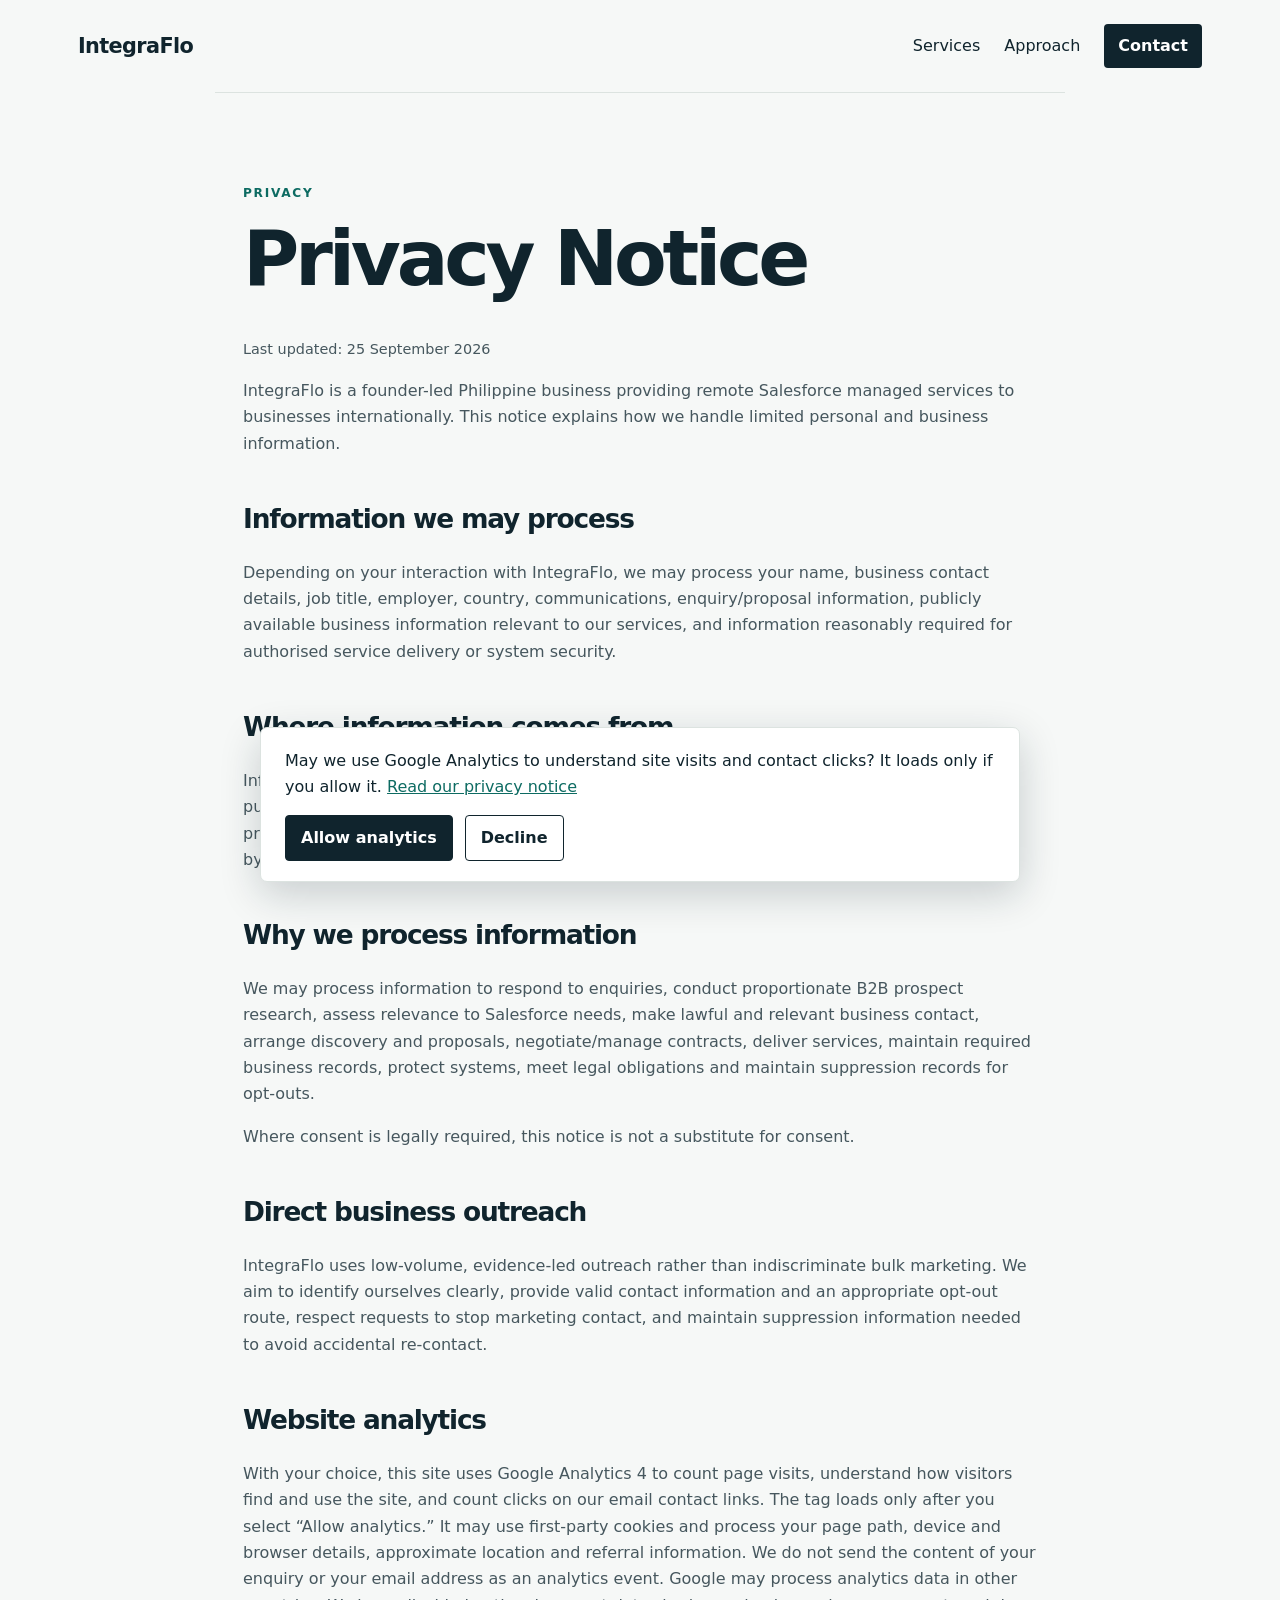
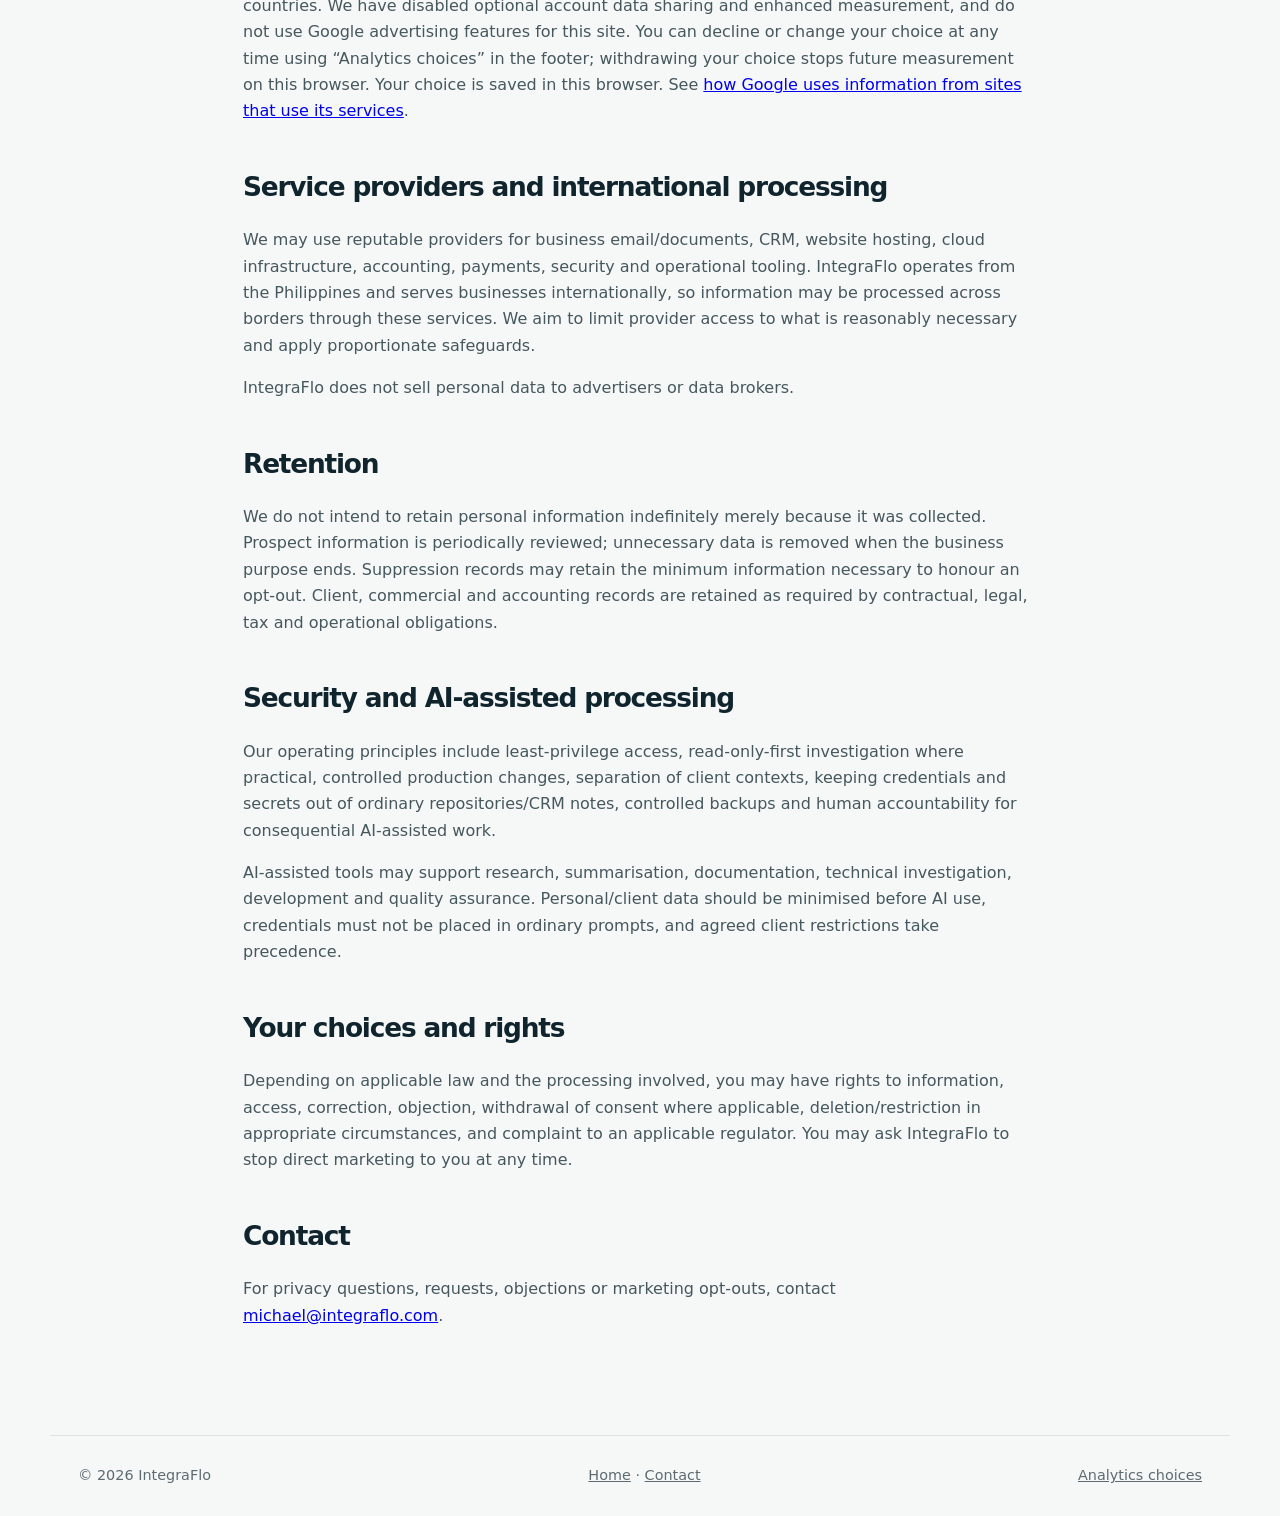
==== commit c6568a19: "Add consent-based GA4 tracking to privacy.html" ====
--- a/privacy.html
+++ b/privacy.html
@@ -1 +1 @@
-<!doctype html><html lang="en"><head><meta charset="utf-8"><meta name="viewport" content="width=device-width,initial-scale=1"><meta http-equiv="Content-Security-Policy" content="default-src 'self'; script-src 'none'; style-src 'self'; img-src 'self' data:; font-src 'self'; connect-src 'none'; object-src 'none'; media-src 'none'; frame-src 'none'; worker-src 'none'; manifest-src 'self'; form-action 'none'; base-uri 'none'; upgrade-insecure-requests"><meta name="referrer" content="strict-origin-when-cross-origin"><title>Privacy Notice | IntegraFlo</title><meta name="description" content="How IntegraFlo handles business enquiries, service information and personal data."><link rel="canonical" href="https://integraflo.com/privacy.html"><link rel="stylesheet" href="assets/style.css"></head><body><header class="nav"><a class="brand" href="index.html">IntegraFlo</a><nav><a href="index.html#services">Services</a><a href="index.html#approach">Approach</a><a class="button small" href="mailto:michael@integraflo.com">Contact</a></nav></header><main class="section legal"><div class="eyebrow">PRIVACY</div><h1>Privacy Notice</h1><p class="updated">Last updated: 25 September 2026</p><p>IntegraFlo is a founder-led Philippine business providing remote Salesforce managed services to businesses internationally. This notice explains how we handle limited personal and business information.</p><h2>Information we may process</h2><p>Depending on your interaction with IntegraFlo, we may process your name, business contact details, job title, employer, country, communications, enquiry/proposal information, publicly available business information relevant to our services, and information reasonably required for authorised service delivery or system security.</p><h2>Where information comes from</h2><p>Information may come directly from you, your employer or an authorised contact, referrals, publicly available business sources such as company websites, job advertisements and professional profiles, service providers, or authorised client systems. Public availability does not by itself mean information will be used for marketing.</p><h2>Why we process information</h2><p>We may process information to respond to enquiries, conduct proportionate B2B prospect research, assess relevance to Salesforce needs, make lawful and relevant business contact, arrange discovery and proposals, negotiate/manage contracts, deliver services, maintain required business records, protect systems, meet legal obligations and maintain suppression records for opt-outs.</p><p>Where consent is legally required, this notice is not a substitute for consent.</p><h2>Direct business outreach</h2><p>IntegraFlo uses low-volume, evidence-led outreach rather than indiscriminate bulk marketing. We aim to identify ourselves clearly, provide valid contact information and an appropriate opt-out route, respect requests to stop marketing contact, and maintain suppression information needed to avoid accidental re-contact.</p><h2>Service providers and international processing</h2><p>We may use reputable providers for business email/documents, CRM, website hosting, cloud infrastructure, accounting, payments, security and operational tooling. IntegraFlo operates from the Philippines and serves businesses internationally, so information may be processed across borders through these services. We aim to limit provider access to what is reasonably necessary and apply proportionate safeguards.</p><p>IntegraFlo does not sell personal data to advertisers or data brokers.</p><h2>Retention</h2><p>We do not intend to retain personal information indefinitely merely because it was collected. Prospect information is periodically reviewed; unnecessary data is removed when the business purpose ends. Suppression records may retain the minimum information necessary to honour an opt-out. Client, commercial and accounting records are retained as required by contractual, legal, tax and operational obligations.</p><h2>Security and AI-assisted processing</h2><p>Our operating principles include least-privilege access, read-only-first investigation where practical, controlled production changes, separation of client contexts, keeping credentials and secrets out of ordinary repositories/CRM notes, controlled backups and human accountability for consequential AI-assisted work.</p><p>AI-assisted tools may support research, summarisation, documentation, technical investigation, development and quality assurance. Personal/client data should be minimised before AI use, credentials must not be placed in ordinary prompts, and agreed client restrictions take precedence.</p><h2>Your choices and rights</h2><p>Depending on applicable law and the processing involved, you may have rights to information, access, correction, objection, withdrawal of consent where applicable, deletion/restriction in appropriate circumstances, and complaint to an applicable regulator. You may ask IntegraFlo to stop direct marketing to you at any time.</p><h2>Contact</h2><p>For privacy questions, requests, objections or marketing opt-outs, contact <a href="mailto:michael@integraflo.com">michael@integraflo.com</a>.</p></main><footer><span>© 2026 IntegraFlo</span><span><a href="index.html">Home</a> · <a href="mailto:michael@integraflo.com">Contact</a></span></footer></body></html>+<!doctype html><html lang="en"><head><meta charset="utf-8"><meta name="viewport" content="width=device-width,initial-scale=1"><meta http-equiv="Content-Security-Policy" content="default-src 'self'; script-src 'self' https://www.googletagmanager.com; style-src 'self'; img-src 'self' data: https://www.googletagmanager.com https://*.google-analytics.com; font-src 'self'; connect-src https://www.googletagmanager.com https://*.google-analytics.com https://*.google.com; object-src 'none'; media-src 'none'; frame-src 'none'; worker-src 'none'; manifest-src 'self'; form-action 'none'; base-uri 'none'; upgrade-insecure-requests"><meta name="referrer" content="strict-origin-when-cross-origin"><title>Privacy Notice | IntegraFlo</title><meta name="description" content="How IntegraFlo handles business enquiries, service information and personal data."><link rel="canonical" href="https://integraflo.com/privacy.html"><link rel="stylesheet" href="assets/style.css"><script defer src="assets/analytics.js"></script></head><body><header class="nav"><a class="brand" href="index.html">IntegraFlo</a><nav><a href="index.html#services">Services</a><a href="index.html#approach">Approach</a><a class="button small" href="mailto:michael@integraflo.com">Contact</a></nav></header><main class="section legal"><div class="eyebrow">PRIVACY</div><h1>Privacy Notice</h1><p class="updated">Last updated: 25 September 2026</p><p>IntegraFlo is a founder-led Philippine business providing remote Salesforce managed services to businesses internationally. This notice explains how we handle limited personal and business information.</p><h2>Information we may process</h2><p>Depending on your interaction with IntegraFlo, we may process your name, business contact details, job title, employer, country, communications, enquiry/proposal information, publicly available business information relevant to our services, and information reasonably required for authorised service delivery or system security.</p><h2>Where information comes from</h2><p>Information may come directly from you, your employer or an authorised contact, referrals, publicly available business sources such as company websites, job advertisements and professional profiles, service providers, or authorised client systems. Public availability does not by itself mean information will be used for marketing.</p><h2>Why we process information</h2><p>We may process information to respond to enquiries, conduct proportionate B2B prospect research, assess relevance to Salesforce needs, make lawful and relevant business contact, arrange discovery and proposals, negotiate/manage contracts, deliver services, maintain required business records, protect systems, meet legal obligations and maintain suppression records for opt-outs.</p><p>Where consent is legally required, this notice is not a substitute for consent.</p><h2>Direct business outreach</h2><p>IntegraFlo uses low-volume, evidence-led outreach rather than indiscriminate bulk marketing. We aim to identify ourselves clearly, provide valid contact information and an appropriate opt-out route, respect requests to stop marketing contact, and maintain suppression information needed to avoid accidental re-contact.</p><h2>Website analytics</h2><p>With your choice, this site uses Google Analytics 4 to count page visits, understand how visitors find and use the site, and count clicks on our email contact links. The tag loads only after you select “Allow analytics.” It may use first-party cookies and process your page path, device and browser details, approximate location and referral information. We do not send the content of your enquiry or your email address as an analytics event. Google may process analytics data in other countries. We have disabled optional account data sharing and enhanced measurement, and do not use Google advertising features for this site. You can decline or change your choice at any time using “Analytics choices” in the footer; withdrawing your choice stops future measurement on this browser. Your choice is saved in this browser. See <a href="https://policies.google.com/technologies/partner-sites">how Google uses information from sites that use its services</a>.</p><h2>Service providers and international processing</h2><p>We may use reputable providers for business email/documents, CRM, website hosting, cloud infrastructure, accounting, payments, security and operational tooling. IntegraFlo operates from the Philippines and serves businesses internationally, so information may be processed across borders through these services. We aim to limit provider access to what is reasonably necessary and apply proportionate safeguards.</p><p>IntegraFlo does not sell personal data to advertisers or data brokers.</p><h2>Retention</h2><p>We do not intend to retain personal information indefinitely merely because it was collected. Prospect information is periodically reviewed; unnecessary data is removed when the business purpose ends. Suppression records may retain the minimum information necessary to honour an opt-out. Client, commercial and accounting records are retained as required by contractual, legal, tax and operational obligations.</p><h2>Security and AI-assisted processing</h2><p>Our operating principles include least-privilege access, read-only-first investigation where practical, controlled production changes, separation of client contexts, keeping credentials and secrets out of ordinary repositories/CRM notes, controlled backups and human accountability for consequential AI-assisted work.</p><p>AI-assisted tools may support research, summarisation, documentation, technical investigation, development and quality assurance. Personal/client data should be minimised before AI use, credentials must not be placed in ordinary prompts, and agreed client restrictions take precedence.</p><h2>Your choices and rights</h2><p>Depending on applicable law and the processing involved, you may have rights to information, access, correction, objection, withdrawal of consent where applicable, deletion/restriction in appropriate circumstances, and complaint to an applicable regulator. You may ask IntegraFlo to stop direct marketing to you at any time.</p><h2>Contact</h2><p>For privacy questions, requests, objections or marketing opt-outs, contact <a href="mailto:michael@integraflo.com">michael@integraflo.com</a>.</p></main><footer><span>© 2026 IntegraFlo</span><span><a href="index.html">Home</a> · <a href="mailto:michael@integraflo.com">Contact</a></span><button class="privacy-choice-link" type="button" id="privacy-choices">Analytics choices</button></footer></body></html>
--- a/assets/style.css
+++ b/assets/style.css
@@ -1,2 +1,4 @@
 :root{--ink:#10242d;--muted:#5d6b71;--paper:#f6f8f7;--accent:#0d6b62;--line:#dce3e0;--white:#fff}*{box-sizing:border-box}html{scroll-behavior:smooth}body{margin:0;background:var(--paper);color:var(--ink);font-family:Inter,ui-sans-serif,system-ui,-apple-system,BlinkMacSystemFont,"Segoe UI",sans-serif;line-height:1.65}.nav{max-width:1180px;margin:auto;padding:24px 28px;display:flex;justify-content:space-between;align-items:center}.brand{font-weight:800;font-size:1.3rem;letter-spacing:-.03em;color:var(--ink);text-decoration:none}.nav nav{display:flex;gap:24px;align-items:center}.nav a{color:var(--ink);text-decoration:none}.hero,.section,footer{max-width:1180px;margin:auto}.hero{padding:110px 28px 130px}.hero h1{max-width:920px;font-size:clamp(3rem,7vw,6.5rem);line-height:.98;letter-spacing:-.065em;margin:18px 0 30px}.lead{max-width:780px;font-size:1.28rem;color:var(--muted)}.eyebrow{font-size:.76rem;font-weight:800;letter-spacing:.14em;color:var(--accent)}.actions{display:flex;gap:24px;align-items:center;margin-top:38px;flex-wrap:wrap}.button{display:inline-block;background:var(--ink);color:var(--white)!important;text-decoration:none;padding:14px 20px;border-radius:4px;font-weight:700}.button.small{padding:9px 14px}.textlink{color:var(--ink);font-weight:700;text-decoration:none}.section{padding:90px 28px;border-top:1px solid var(--line)}.section h2{font-size:clamp(2rem,4vw,3.6rem);line-height:1.08;letter-spacing:-.045em;margin:14px 0 26px}.split{display:grid;grid-template-columns:1.15fr .85fr;gap:70px;align-items:start}.split>p{font-size:1.15rem;color:var(--muted);margin-top:38px}.grid{display:grid;grid-template-columns:repeat(3,1fr);gap:18px;margin-top:44px}.grid article{background:var(--white);padding:32px;border:1px solid var(--line)}.grid h3{font-size:1.4rem;margin-top:0}.grid p{color:var(--muted)}.dark{max-width:none;background:var(--ink);color:var(--white);padding-left:max(28px,calc((100vw - 1124px)/2));padding-right:max(28px,calc((100vw - 1124px)/2))}.dark .eyebrow{color:#83d2c7}.dark p{max-width:820px;color:#d4ddda;font-size:1.15rem}.principles{display:flex;flex-wrap:wrap;gap:10px;margin-top:32px}.principles span{border:1px solid #52666d;padding:9px 13px;border-radius:3px}.contact{text-align:center;padding-top:120px;padding-bottom:120px}.contact p{color:var(--muted);margin-bottom:30px}.legal{max-width:850px}.legal h1{font-size:clamp(2.8rem,6vw,5rem);letter-spacing:-.055em;line-height:1;margin:18px 0 40px}.legal h2{font-size:1.65rem;margin-top:48px}.legal p,.legal li{color:#46575e}.updated{font-size:.9rem;color:#6b777c}footer{padding:28px;border-top:1px solid var(--line);display:flex;justify-content:space-between;color:var(--muted);font-size:.9rem}footer a{color:inherit}@media(max-width:760px){.nav nav>a:not(.button){display:none}.hero{padding-top:70px;padding-bottom:90px}.split,.grid{grid-template-columns:1fr}.split{gap:10px}.split>p{margin-top:0}.section{padding-top:65px;padding-bottom:65px}footer{gap:15px;flex-direction:column}}
 .service-hero{max-width:1180px;margin:auto;padding:70px 28px 95px}.service-hero .eyebrow{margin-top:58px}.service-hero h1{max-width:900px;font-size:clamp(2.8rem,6vw,5.8rem);line-height:1.02;letter-spacing:-.06em;margin:18px 0 26px}.service-hero .lead{margin-bottom:34px}.grid article .textlink{display:inline-block;margin-top:8px}.split>div>p{font-size:1.1rem;color:var(--muted);margin-top:0}.split>div>p+p{margin-top:20px}@media(max-width:760px){.service-hero{padding-top:52px;padding-bottom:65px}.service-hero .eyebrow{margin-top:38px}}
+
+.privacy-choice-link{border:0;background:none;color:inherit;text-decoration:underline;cursor:pointer;font:inherit;padding:0}.analytics-banner{position:fixed;z-index:10;bottom:18px;left:18px;right:18px;max-width:760px;margin:auto;background:#fff;color:var(--ink);border:1px solid var(--line);box-shadow:0 12px 40px #10242d33;padding:20px 24px;border-radius:7px}.analytics-banner p{margin:0 0 14px}.analytics-banner .choices{display:flex;gap:12px;flex-wrap:wrap;align-items:center}.analytics-banner button{border:1px solid var(--ink);border-radius:4px;background:var(--ink);color:#fff;font:inherit;font-weight:700;padding:9px 15px;cursor:pointer}.analytics-banner button.secondary{background:#fff;color:var(--ink)}.analytics-banner a{color:var(--accent)}
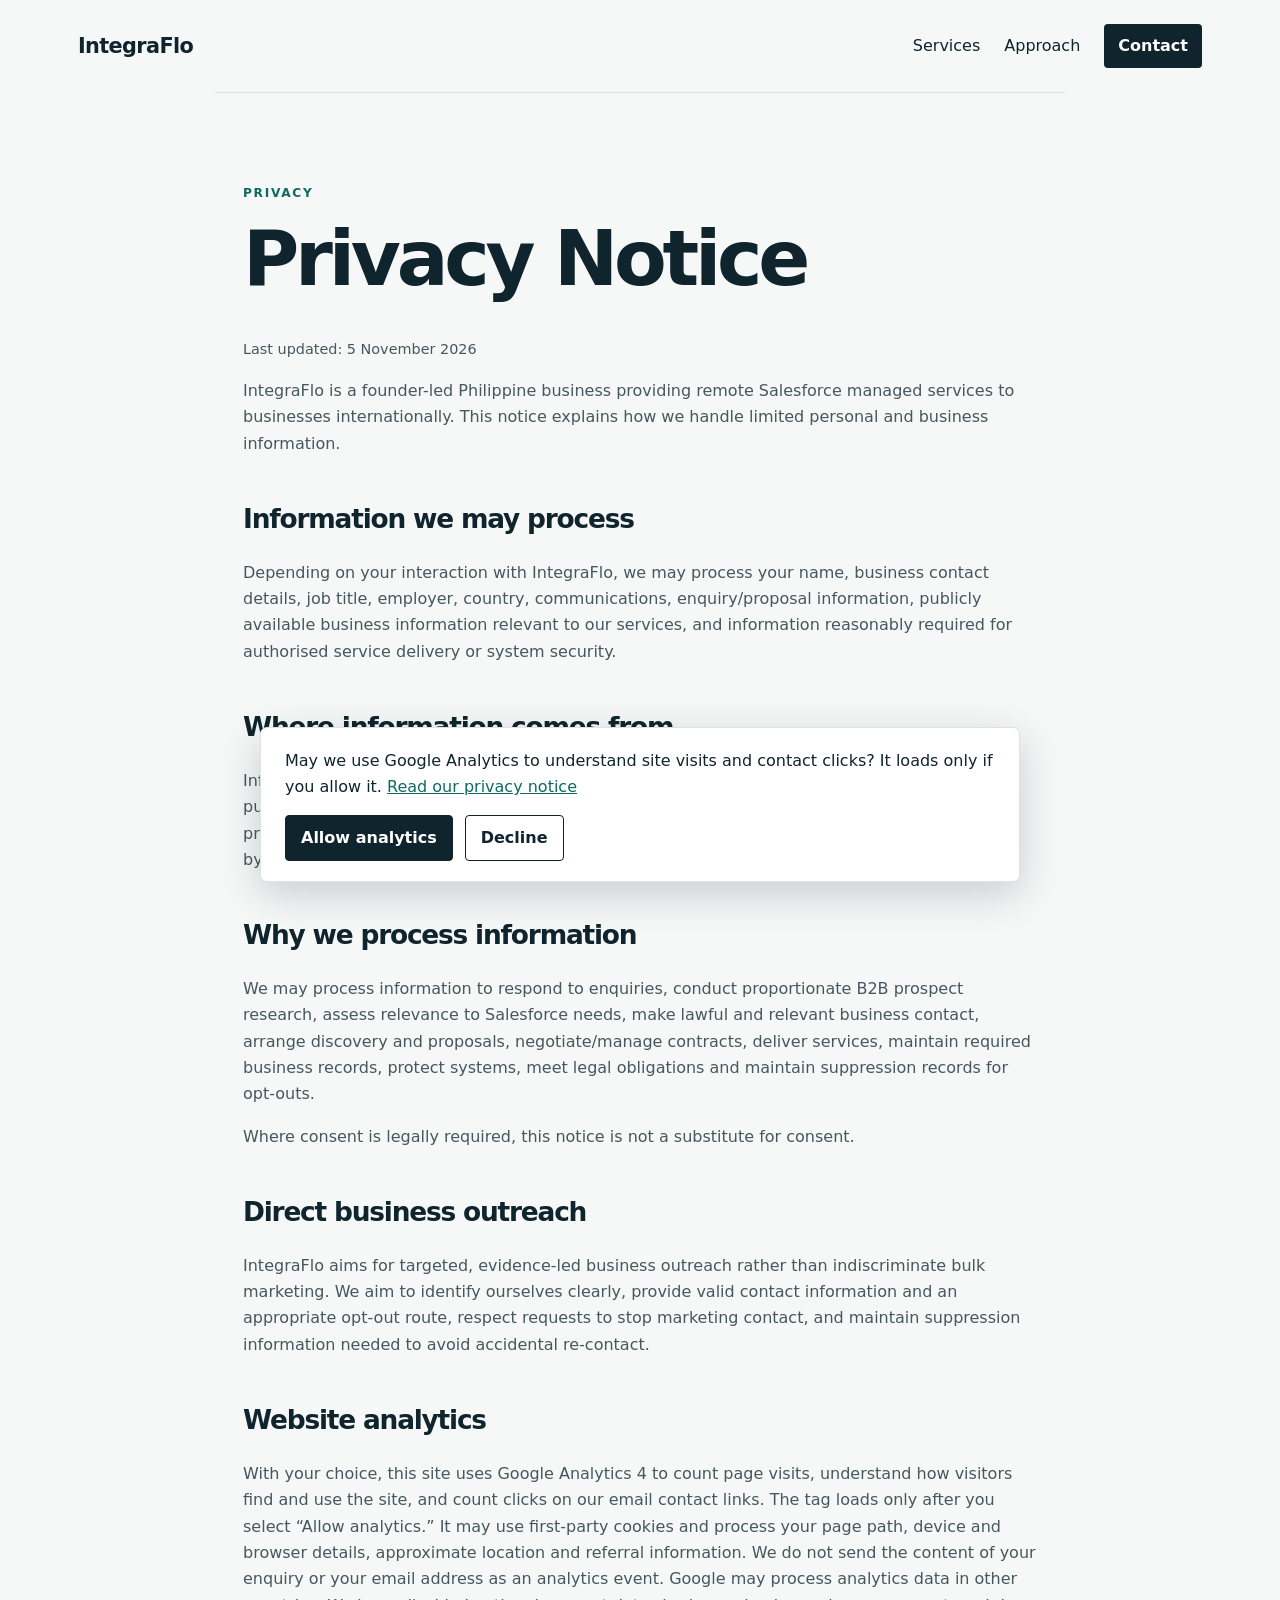
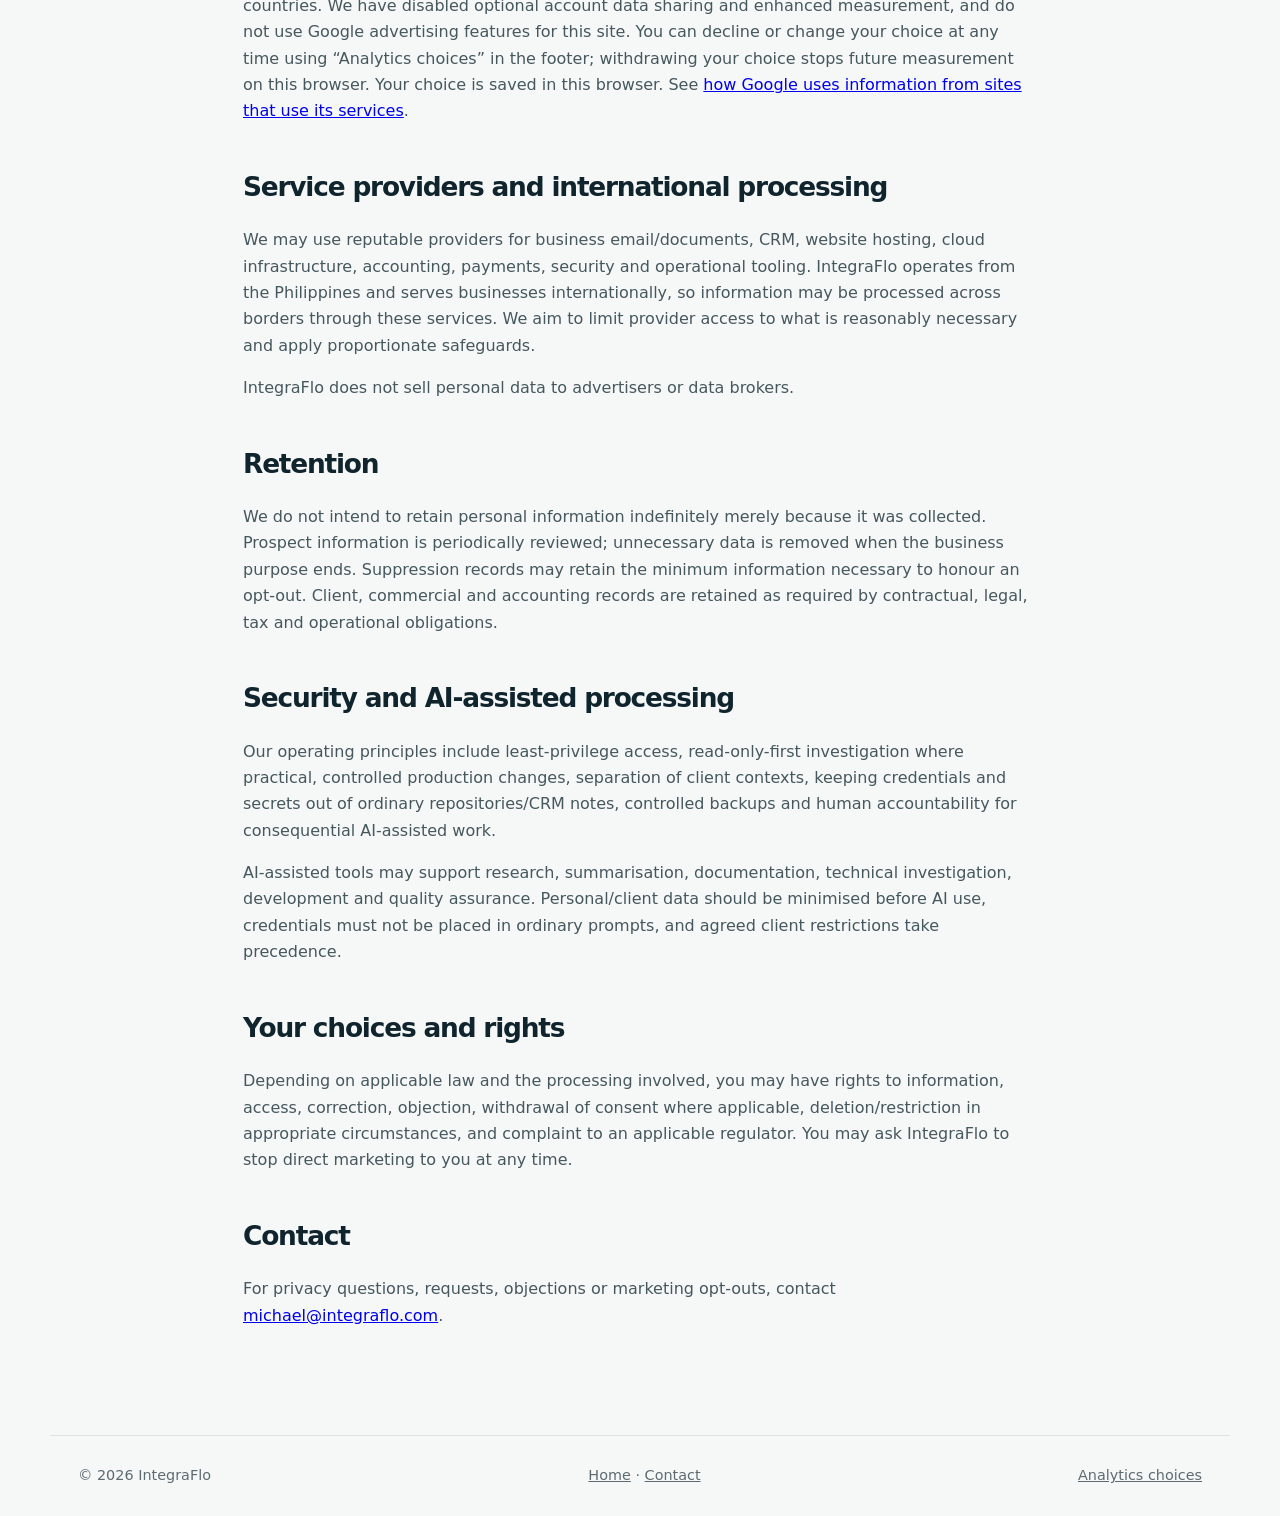
==== commit 2aa5f36f: "Refine website presentation and correct public security description" ====
--- a/privacy.html
+++ b/privacy.html
@@ -1 +1 @@
-<!doctype html><html lang="en"><head><meta charset="utf-8"><meta name="viewport" content="width=device-width,initial-scale=1"><meta http-equiv="Content-Security-Policy" content="default-src 'self'; script-src 'self' https://www.googletagmanager.com; style-src 'self'; img-src 'self' data: https://www.googletagmanager.com https://*.google-analytics.com; font-src 'self'; connect-src https://www.googletagmanager.com https://*.google-analytics.com https://*.google.com; object-src 'none'; media-src 'none'; frame-src 'none'; worker-src 'none'; manifest-src 'self'; form-action 'none'; base-uri 'none'; upgrade-insecure-requests"><meta name="referrer" content="strict-origin-when-cross-origin"><title>Privacy Notice | IntegraFlo</title><meta name="description" content="How IntegraFlo handles business enquiries, service information and personal data."><link rel="canonical" href="https://integraflo.com/privacy.html"><link rel="stylesheet" href="assets/style.css"><script defer src="assets/analytics.js"></script></head><body><header class="nav"><a class="brand" href="index.html">IntegraFlo</a><nav><a href="index.html#services">Services</a><a href="index.html#approach">Approach</a><a class="button small" href="mailto:michael@integraflo.com">Contact</a></nav></header><main class="section legal"><div class="eyebrow">PRIVACY</div><h1>Privacy Notice</h1><p class="updated">Last updated: 25 September 2026</p><p>IntegraFlo is a founder-led Philippine business providing remote Salesforce managed services to businesses internationally. This notice explains how we handle limited personal and business information.</p><h2>Information we may process</h2><p>Depending on your interaction with IntegraFlo, we may process your name, business contact details, job title, employer, country, communications, enquiry/proposal information, publicly available business information relevant to our services, and information reasonably required for authorised service delivery or system security.</p><h2>Where information comes from</h2><p>Information may come directly from you, your employer or an authorised contact, referrals, publicly available business sources such as company websites, job advertisements and professional profiles, service providers, or authorised client systems. Public availability does not by itself mean information will be used for marketing.</p><h2>Why we process information</h2><p>We may process information to respond to enquiries, conduct proportionate B2B prospect research, assess relevance to Salesforce needs, make lawful and relevant business contact, arrange discovery and proposals, negotiate/manage contracts, deliver services, maintain required business records, protect systems, meet legal obligations and maintain suppression records for opt-outs.</p><p>Where consent is legally required, this notice is not a substitute for consent.</p><h2>Direct business outreach</h2><p>IntegraFlo uses low-volume, evidence-led outreach rather than indiscriminate bulk marketing. We aim to identify ourselves clearly, provide valid contact information and an appropriate opt-out route, respect requests to stop marketing contact, and maintain suppression information needed to avoid accidental re-contact.</p><h2>Website analytics</h2><p>With your choice, this site uses Google Analytics 4 to count page visits, understand how visitors find and use the site, and count clicks on our email contact links. The tag loads only after you select “Allow analytics.” It may use first-party cookies and process your page path, device and browser details, approximate location and referral information. We do not send the content of your enquiry or your email address as an analytics event. Google may process analytics data in other countries. We have disabled optional account data sharing and enhanced measurement, and do not use Google advertising features for this site. You can decline or change your choice at any time using “Analytics choices” in the footer; withdrawing your choice stops future measurement on this browser. Your choice is saved in this browser. See <a href="https://policies.google.com/technologies/partner-sites">how Google uses information from sites that use its services</a>.</p><h2>Service providers and international processing</h2><p>We may use reputable providers for business email/documents, CRM, website hosting, cloud infrastructure, accounting, payments, security and operational tooling. IntegraFlo operates from the Philippines and serves businesses internationally, so information may be processed across borders through these services. We aim to limit provider access to what is reasonably necessary and apply proportionate safeguards.</p><p>IntegraFlo does not sell personal data to advertisers or data brokers.</p><h2>Retention</h2><p>We do not intend to retain personal information indefinitely merely because it was collected. Prospect information is periodically reviewed; unnecessary data is removed when the business purpose ends. Suppression records may retain the minimum information necessary to honour an opt-out. Client, commercial and accounting records are retained as required by contractual, legal, tax and operational obligations.</p><h2>Security and AI-assisted processing</h2><p>Our operating principles include least-privilege access, read-only-first investigation where practical, controlled production changes, separation of client contexts, keeping credentials and secrets out of ordinary repositories/CRM notes, controlled backups and human accountability for consequential AI-assisted work.</p><p>AI-assisted tools may support research, summarisation, documentation, technical investigation, development and quality assurance. Personal/client data should be minimised before AI use, credentials must not be placed in ordinary prompts, and agreed client restrictions take precedence.</p><h2>Your choices and rights</h2><p>Depending on applicable law and the processing involved, you may have rights to information, access, correction, objection, withdrawal of consent where applicable, deletion/restriction in appropriate circumstances, and complaint to an applicable regulator. You may ask IntegraFlo to stop direct marketing to you at any time.</p><h2>Contact</h2><p>For privacy questions, requests, objections or marketing opt-outs, contact <a href="mailto:michael@integraflo.com">michael@integraflo.com</a>.</p></main><footer><span>© 2026 IntegraFlo</span><span><a href="index.html">Home</a> · <a href="mailto:michael@integraflo.com">Contact</a></span><button class="privacy-choice-link" type="button" id="privacy-choices">Analytics choices</button></footer></body></html>+<!doctype html><html lang="en"><head><meta charset="utf-8"><meta name="viewport" content="width=device-width,initial-scale=1"><meta http-equiv="Content-Security-Policy" content="default-src 'self'; script-src 'self' https://www.googletagmanager.com; style-src 'self'; img-src 'self' data: https://www.googletagmanager.com https://*.google-analytics.com; font-src 'self'; connect-src https://www.googletagmanager.com https://*.google-analytics.com https://*.google.com; object-src 'none'; media-src 'none'; frame-src 'none'; worker-src 'none'; manifest-src 'self'; form-action 'none'; base-uri 'none'; upgrade-insecure-requests"><meta name="referrer" content="strict-origin-when-cross-origin"><title>Privacy Notice | IntegraFlo</title><meta name="description" content="How IntegraFlo handles business enquiries, service information and personal data."><link rel="canonical" href="https://integraflo.com/privacy.html"><link rel="stylesheet" href="assets/style.css"><script defer src="assets/analytics.js"></script></head><body><header class="nav"><a class="brand" href="index.html">IntegraFlo</a><nav><a href="index.html#services">Services</a><a href="index.html#approach">Approach</a><a class="button small" href="mailto:michael@integraflo.com">Contact</a></nav></header><main class="section legal"><div class="eyebrow">PRIVACY</div><h1>Privacy Notice</h1><p class="updated">Last updated: 5 November 2026</p><p>IntegraFlo is a founder-led Philippine business providing remote Salesforce managed services to businesses internationally. This notice explains how we handle limited personal and business information.</p><h2>Information we may process</h2><p>Depending on your interaction with IntegraFlo, we may process your name, business contact details, job title, employer, country, communications, enquiry/proposal information, publicly available business information relevant to our services, and information reasonably required for authorised service delivery or system security.</p><h2>Where information comes from</h2><p>Information may come directly from you, your employer or an authorised contact, referrals, publicly available business sources such as company websites, job advertisements and professional profiles, service providers, or authorised client systems. Public availability does not by itself mean information will be used for marketing.</p><h2>Why we process information</h2><p>We may process information to respond to enquiries, conduct proportionate B2B prospect research, assess relevance to Salesforce needs, make lawful and relevant business contact, arrange discovery and proposals, negotiate/manage contracts, deliver services, maintain required business records, protect systems, meet legal obligations and maintain suppression records for opt-outs.</p><p>Where consent is legally required, this notice is not a substitute for consent.</p><h2>Direct business outreach</h2><p>IntegraFlo aims for targeted, evidence-led business outreach rather than indiscriminate bulk marketing. We aim to identify ourselves clearly, provide valid contact information and an appropriate opt-out route, respect requests to stop marketing contact, and maintain suppression information needed to avoid accidental re-contact.</p><h2>Website analytics</h2><p>With your choice, this site uses Google Analytics 4 to count page visits, understand how visitors find and use the site, and count clicks on our email contact links. The tag loads only after you select “Allow analytics.” It may use first-party cookies and process your page path, device and browser details, approximate location and referral information. We do not send the content of your enquiry or your email address as an analytics event. Google may process analytics data in other countries. We have disabled optional account data sharing and enhanced measurement, and do not use Google advertising features for this site. You can decline or change your choice at any time using “Analytics choices” in the footer; withdrawing your choice stops future measurement on this browser. Your choice is saved in this browser. See <a href="https://policies.google.com/technologies/partner-sites">how Google uses information from sites that use its services</a>.</p><h2>Service providers and international processing</h2><p>We may use reputable providers for business email/documents, CRM, website hosting, cloud infrastructure, accounting, payments, security and operational tooling. IntegraFlo operates from the Philippines and serves businesses internationally, so information may be processed across borders through these services. We aim to limit provider access to what is reasonably necessary and apply proportionate safeguards.</p><p>IntegraFlo does not sell personal data to advertisers or data brokers.</p><h2>Retention</h2><p>We do not intend to retain personal information indefinitely merely because it was collected. Prospect information is periodically reviewed; unnecessary data is removed when the business purpose ends. Suppression records may retain the minimum information necessary to honour an opt-out. Client, commercial and accounting records are retained as required by contractual, legal, tax and operational obligations.</p><h2>Security and AI-assisted processing</h2><p>Our operating principles include least-privilege access, read-only-first investigation where practical, controlled production changes, separation of client contexts, keeping credentials and secrets out of ordinary repositories/CRM notes, controlled backups and human accountability for consequential AI-assisted work.</p><p>AI-assisted tools may support research, summarisation, documentation, technical investigation, development and quality assurance. Personal/client data should be minimised before AI use, credentials must not be placed in ordinary prompts, and agreed client restrictions take precedence.</p><h2>Your choices and rights</h2><p>Depending on applicable law and the processing involved, you may have rights to information, access, correction, objection, withdrawal of consent where applicable, deletion/restriction in appropriate circumstances, and complaint to an applicable regulator. You may ask IntegraFlo to stop direct marketing to you at any time.</p><h2>Contact</h2><p>For privacy questions, requests, objections or marketing opt-outs, contact <a href="mailto:michael@integraflo.com">michael@integraflo.com</a>.</p></main><footer><span>© 2026 IntegraFlo</span><span><a href="index.html">Home</a> · <a href="mailto:michael@integraflo.com">Contact</a></span><button class="privacy-choice-link" type="button" id="privacy-choices">Analytics choices</button></footer></body></html>
